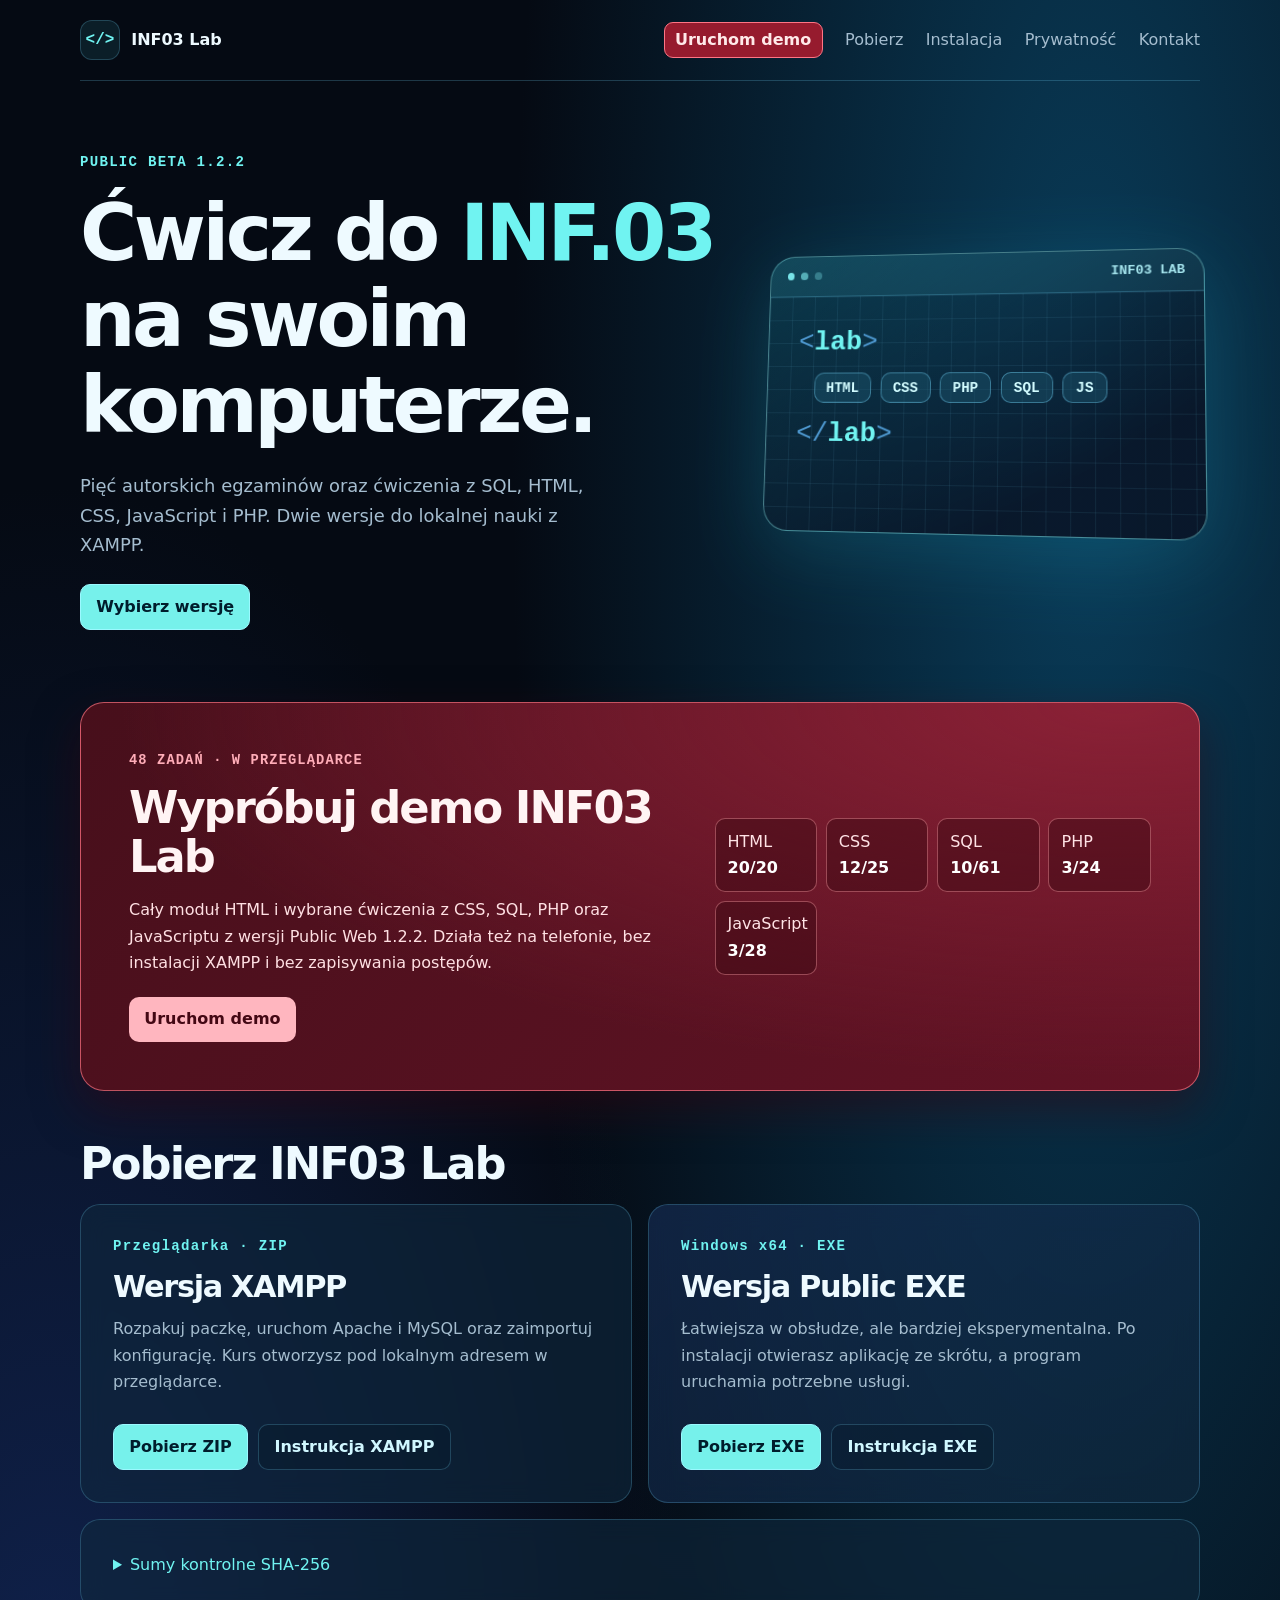
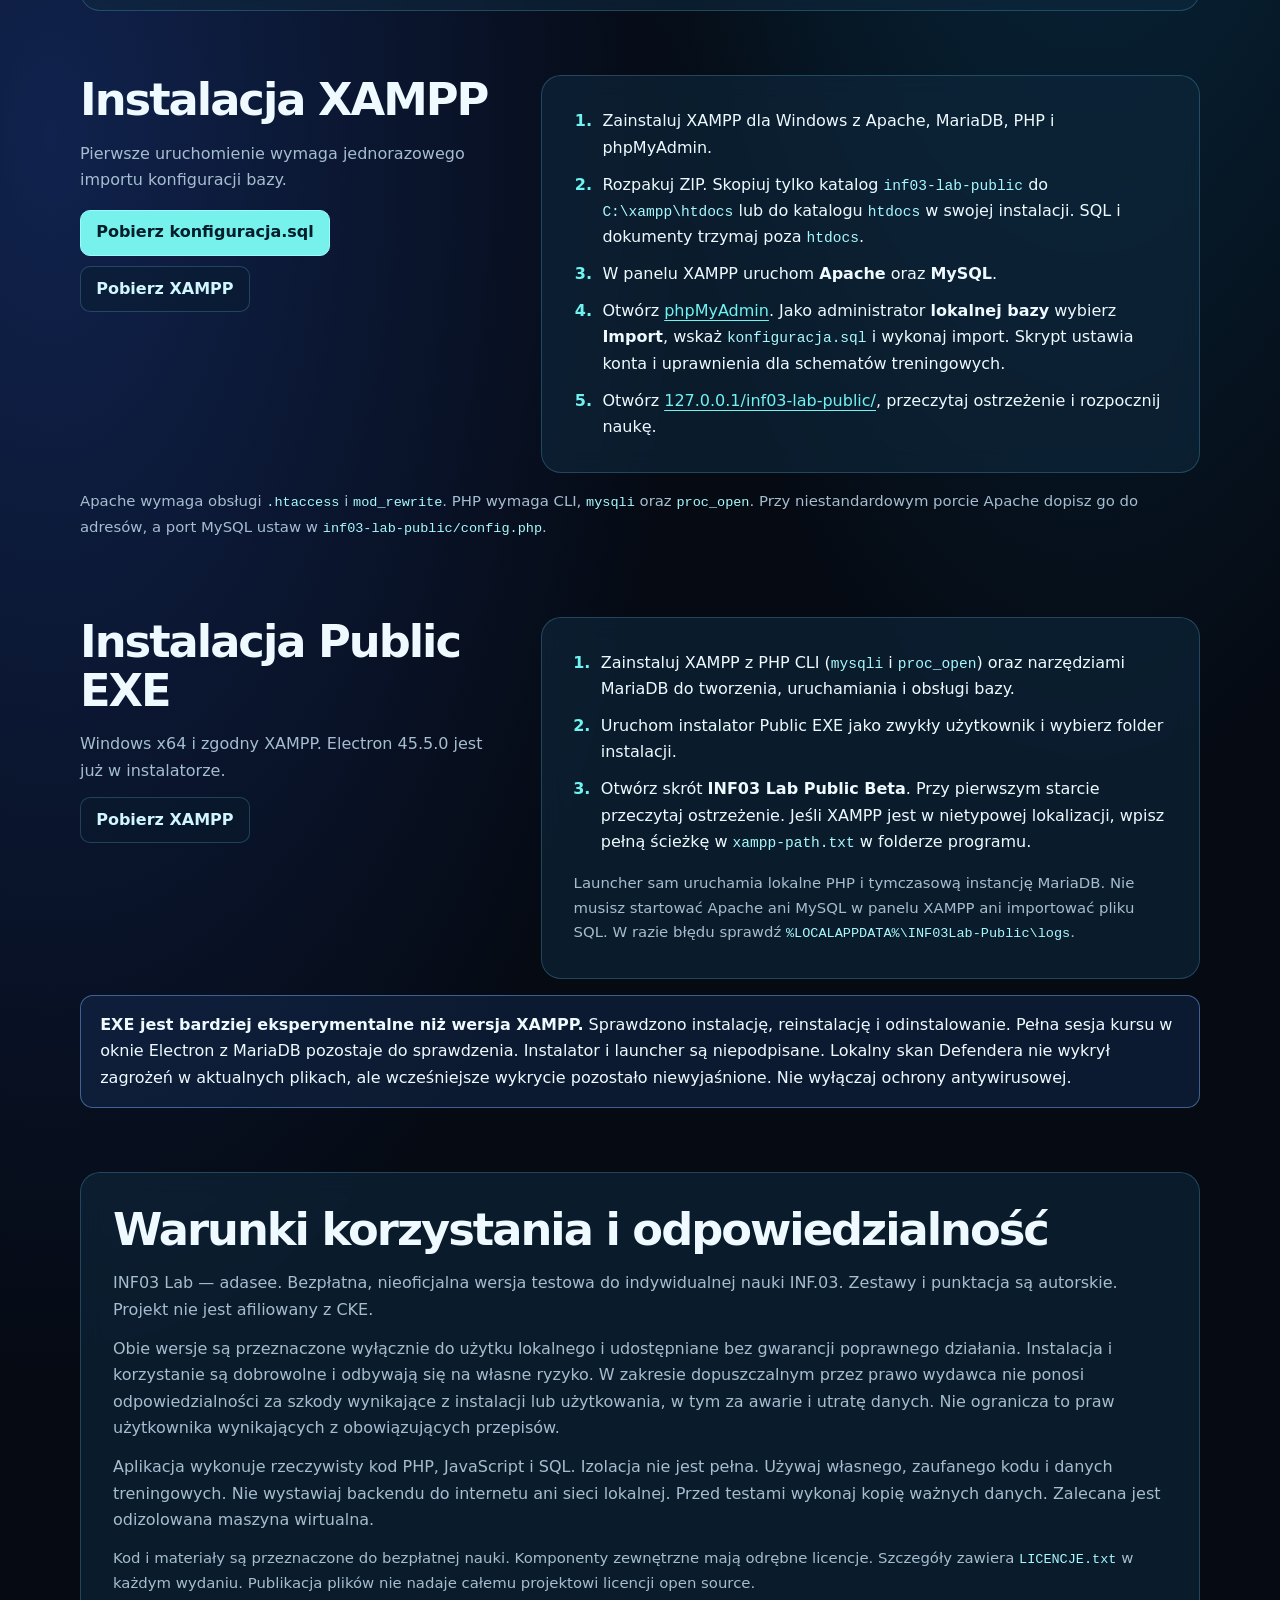
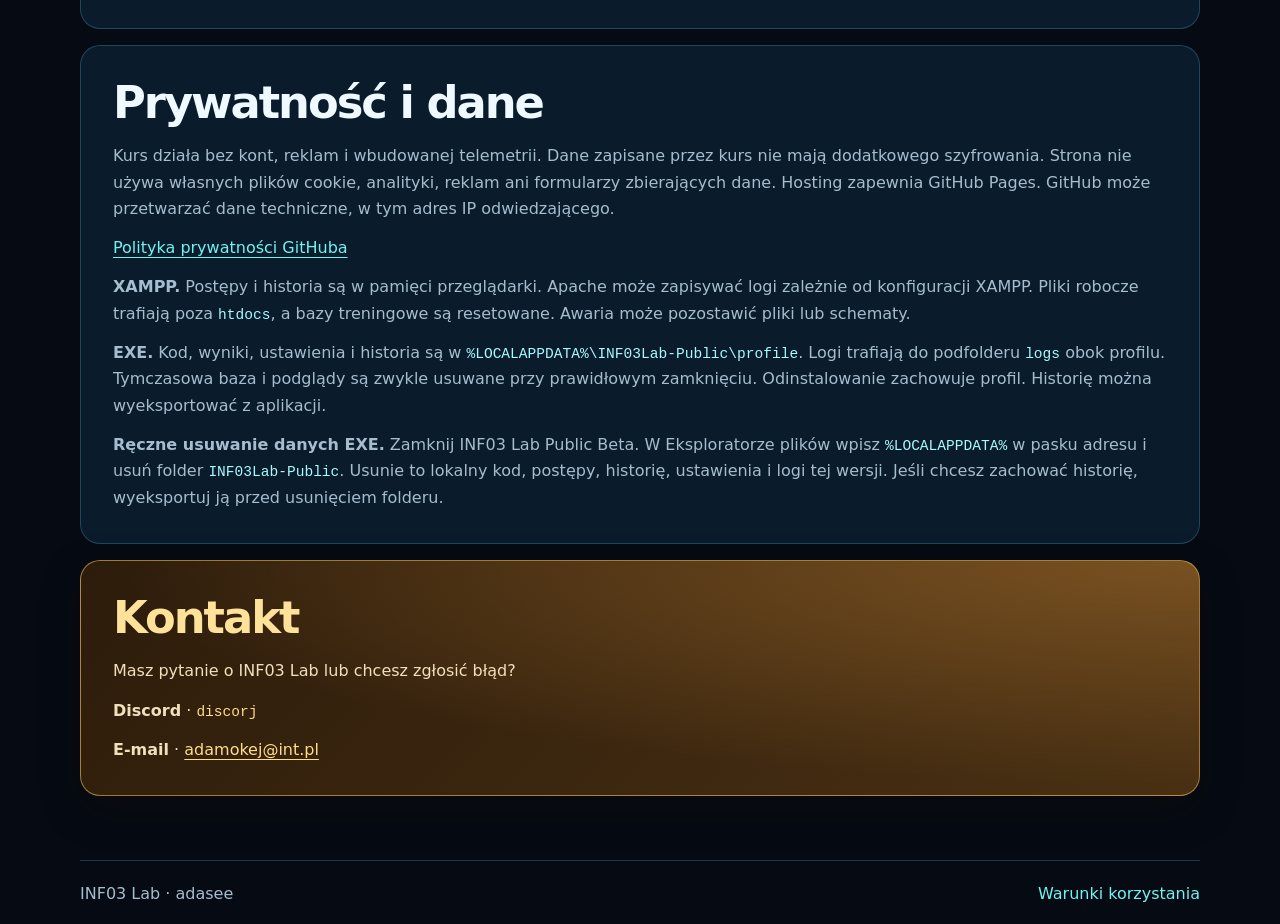
==== index.html @ 8a0b6050 "Odśwież adres arkusza ze złotą sekcją kontaktu" ====
<!doctype html>
<html lang="pl">
<head>
  <meta charset="utf-8">
  <meta name="viewport" content="width=device-width, initial-scale=1">
  <meta name="description" content="INF03 Lab Public Beta – lokalne laboratorium do nauki INF.03. Pobierz wersję XAMPP lub eksperymentalny instalator Windows.">
  <title>INF03 Lab · Pobierz Public Beta</title>
  <link rel="stylesheet" href="inf03-aqua.css?v=39f0a32">
  <link rel="stylesheet" href="inf03-demo-highlight.css">
</head>
<body>
  <a class="skip" href="#main">Przejdź do treści</a>
  <header class="shell top">
    <a class="brand" href="./"><span class="mark" aria-hidden="true">&lt;/&gt;</span> INF03 Lab</a>
    <nav aria-label="Menu główne"><a class="demo-nav" href="demo/">Uruchom demo</a><a href="#pobierz">Pobierz</a><a href="#xampp">Instalacja</a><a href="#prywatnosc">Prywatność</a><a href="#kontakt">Kontakt</a></nav>
  </header>
  <main id="main" class="shell">
    <section class="hero" aria-labelledby="title">
      <div class="hero-copy">
        <p class="kicker">PUBLIC BETA 1.2.2</p>
        <h1 id="title">Ćwicz do <em>INF.03</em><br>na swoim komputerze.</h1>
        <p>Pięć autorskich egzaminów oraz ćwiczenia z SQL, HTML, CSS, JavaScript i PHP. Dwie wersje do lokalnej nauki z XAMPP.</p>
        <a class="button primary" href="#pobierz">Wybierz wersję</a>
      </div>
      <div class="lab" aria-hidden="true">
        <div class="lab-head"><i></i><i></i><i></i><span>INF03 LAB</span></div>
        <div class="lab-body"><span class="lab-code">&lt;<b>lab</b>&gt;</span><div class="modules"><span>HTML</span><span>CSS</span><span>PHP</span><span>SQL</span><span>JS</span></div><span class="lab-code">&lt;/<b>lab</b>&gt;</span></div>
      </div>
    </section>
    <section class="demo-feature" id="demo" aria-labelledby="demo-title">
      <div>
        <p class="demo-kicker">48 ZADAŃ · W PRZEGLĄDARCE</p>
        <h2 id="demo-title">Wypróbuj demo INF03 Lab</h2>
        <p>Cały moduł HTML i wybrane ćwiczenia z CSS, SQL, PHP oraz JavaScriptu z wersji Public Web 1.2.2. Działa też na telefonie, bez instalacji XAMPP i bez zapisywania postępów.</p>
        <a class="button demo-launch" href="demo/">Uruchom demo</a>
      </div>
      <dl class="demo-counts" aria-label="Liczba ćwiczeń w demo i pełnej wersji">
        <div><dt>HTML</dt><dd>20/20</dd></div>
        <div><dt>CSS</dt><dd>12/25</dd></div>
        <div><dt>SQL</dt><dd>10/61</dd></div>
        <div><dt>PHP</dt><dd>3/24</dd></div>
        <div><dt>JavaScript</dt><dd>3/28</dd></div>
      </dl>
    </section>
    <section id="pobierz" aria-labelledby="download-title">
      <h2 id="download-title">Pobierz INF03 Lab</h2>
      <div class="editions">
        <article class="panel edition">
          <p class="edition-label">Przeglądarka · ZIP</p>
          <h3>Wersja XAMPP</h3>
          <p>Rozpakuj paczkę, uruchom Apache i MySQL oraz zaimportuj konfigurację. Kurs otworzysz pod lokalnym adresem w przeglądarce.</p>
          <div class="actions"><a class="button primary" href="https://github.com/AdamOKEJ/adamokej.github.io/releases/download/v1.2.2/INF03-Lab-Public-Web-1.2.2-XAMPP.zip">Pobierz ZIP</a><a class="button quiet" href="#xampp">Instrukcja XAMPP</a></div>
        </article>
        <article class="panel edition desktop">
          <p class="edition-label">Windows x64 · EXE</p>
          <h3>Wersja Public EXE</h3>
          <p>Łatwiejsza w obsłudze, ale bardziej eksperymentalna. Po instalacji otwierasz aplikację ze skrótu, a program uruchamia potrzebne usługi.</p>
          <div class="actions"><a class="button primary" href="https://github.com/AdamOKEJ/adamokej.github.io/releases/download/v1.2.2/INF03-Lab-Public-1.2.2-Setup.exe">Pobierz EXE</a><a class="button quiet" href="#exe">Instrukcja EXE</a></div>
        </article>
      </div>
      <details class="panel checksums">
        <summary>Sumy kontrolne SHA‑256</summary>
        <p>ZIP XAMPP · <code>c5b40b4111b91013e39b1c6e839de1f69587f975638e474e8ab373ca2cb931e2</code></p>
        <p>Public EXE · <code>7cc8d6effb99db36b7248c7374f8d0b988ed899d5e0abb710ef434e6b78988bc</code></p>
      </details>
    </section>
    <section class="guide" id="xampp" aria-labelledby="xampp-title">
      <div><h2 id="xampp-title">Instalacja XAMPP</h2><p>Pierwsze uruchomienie wymaga jednorazowego importu konfiguracji bazy.</p><div class="actions"><a class="button primary" href="konfiguracja.sql" download>Pobierz konfiguracja.sql</a><a class="button quiet" href="https://www.apachefriends.org/download.html">Pobierz XAMPP</a></div></div>
      <ol class="panel steps">
        <li>Zainstaluj XAMPP dla Windows z Apache, MariaDB, PHP i phpMyAdmin.</li>
        <li>Rozpakuj ZIP. Skopiuj tylko katalog <code>inf03-lab-public</code> do <code>C:\xampp\htdocs</code> lub do katalogu <code>htdocs</code> w swojej instalacji. SQL i dokumenty trzymaj poza <code>htdocs</code>.</li>
        <li>W panelu XAMPP uruchom <strong>Apache</strong> oraz <strong>MySQL</strong>.</li>
        <li>Otwórz <a href="http://127.0.0.1/phpmyadmin/">phpMyAdmin</a>. Jako administrator <strong>lokalnej bazy</strong> wybierz <strong>Import</strong>, wskaż <code>konfiguracja.sql</code> i wykonaj import. Skrypt ustawia konta i uprawnienia dla schematów treningowych.</li>
        <li>Otwórz <a href="http://127.0.0.1/inf03-lab-public/">127.0.0.1/inf03-lab-public/</a>, przeczytaj ostrzeżenie i rozpocznij naukę.</li>
      </ol>
      <p class="fine guide-note">Apache wymaga obsługi <code>.htaccess</code> i <code>mod_rewrite</code>. PHP wymaga CLI, <code>mysqli</code> oraz <code>proc_open</code>. Przy niestandardowym porcie Apache dopisz go do adresów, a port MySQL ustaw w <code>inf03-lab-public/config.php</code>.</p>
    </section>
    <section class="guide" id="exe" aria-labelledby="exe-title">
      <div><h2 id="exe-title">Instalacja Public EXE</h2><p>Windows x64 i zgodny XAMPP. Electron 45.5.0 jest już w instalatorze.</p><a class="button quiet" href="https://www.apachefriends.org/download.html">Pobierz XAMPP</a></div>
      <div class="panel">
        <ol class="steps plain">
          <li>Zainstaluj XAMPP z PHP CLI (<code>mysqli</code> i <code>proc_open</code>) oraz narzędziami MariaDB do tworzenia, uruchamiania i obsługi bazy.</li>
          <li>Uruchom instalator Public EXE jako zwykły użytkownik i wybierz folder instalacji.</li>
          <li>Otwórz skrót <strong>INF03 Lab Public Beta</strong>. Przy pierwszym starcie przeczytaj ostrzeżenie. Jeśli XAMPP jest w nietypowej lokalizacji, wpisz pełną ścieżkę w <code>xampp-path.txt</code> w folderze programu.</li>
        </ol>
        <p class="fine">Launcher sam uruchamia lokalne PHP i tymczasową instancję MariaDB. Nie musisz startować Apache ani MySQL w panelu XAMPP ani importować pliku SQL. W razie błędu sprawdź <code>%LOCALAPPDATA%\INF03Lab-Public\logs</code>.</p>
      </div>
      <aside class="notice guide-note"><strong>EXE jest bardziej eksperymentalne niż wersja XAMPP.</strong> Sprawdzono instalację, reinstalację i odinstalowanie. Pełna sesja kursu w oknie Electron z MariaDB pozostaje do sprawdzenia. Instalator i launcher są niepodpisane. Lokalny skan Defendera nie wykrył zagrożeń w aktualnych plikach, ale wcześniejsze wykrycie pozostało niewyjaśnione. Nie wyłączaj ochrony antywirusowej.</aside>
    </section>
    <section id="warunki" class="panel policy" aria-labelledby="terms-title">
      <h2 id="terms-title">Warunki korzystania i odpowiedzialność</h2>
      <p>INF03 Lab — adasee. Bezpłatna, nieoficjalna wersja testowa do indywidualnej nauki INF.03. Zestawy i punktacja są autorskie. Projekt nie jest afiliowany z CKE.</p>
      <p>Obie wersje są przeznaczone wyłącznie do użytku lokalnego i udostępniane bez gwarancji poprawnego działania. Instalacja i korzystanie są dobrowolne i odbywają się na własne ryzyko. W zakresie dopuszczalnym przez prawo wydawca nie ponosi odpowiedzialności za szkody wynikające z instalacji lub użytkowania, w tym za awarie i utratę danych. Nie ogranicza to praw użytkownika wynikających z obowiązujących przepisów.</p>
      <p>Aplikacja wykonuje rzeczywisty kod PHP, JavaScript i SQL. Izolacja nie jest pełna. Używaj własnego, zaufanego kodu i danych treningowych. Nie wystawiaj backendu do internetu ani sieci lokalnej. Przed testami wykonaj kopię ważnych danych. Zalecana jest odizolowana maszyna wirtualna.</p>
      <p class="fine">Kod i materiały są przeznaczone do bezpłatnej nauki. Komponenty zewnętrzne mają odrębne licencje. Szczegóły zawiera <code>LICENCJE.txt</code> w każdym wydaniu. Publikacja plików nie nadaje całemu projektowi licencji open source.</p>
    </section>
    <section id="prywatnosc" class="panel policy" aria-labelledby="privacy-title">
      <h2 id="privacy-title">Prywatność i dane</h2>
      <p>Kurs działa bez kont, reklam i wbudowanej telemetrii. Dane zapisane przez kurs nie mają dodatkowego szyfrowania. Strona nie używa własnych plików cookie, analityki, reklam ani formularzy zbierających dane. Hosting zapewnia GitHub Pages. GitHub może przetwarzać dane techniczne, w tym adres IP odwiedzającego.</p>
      <p><a href="https://docs.github.com/en/site-policy/privacy-policies/github-general-privacy-statement">Polityka prywatności GitHuba</a></p><p><strong>XAMPP.</strong> Postępy i historia są w pamięci przeglądarki. Apache może zapisywać logi zależnie od konfiguracji XAMPP. Pliki robocze trafiają poza <code>htdocs</code>, a bazy treningowe są resetowane. Awaria może pozostawić pliki lub schematy.</p>
      <p><strong>EXE.</strong> Kod, wyniki, ustawienia i historia są w <code>%LOCALAPPDATA%\INF03Lab-Public\profile</code>. Logi trafiają do podfolderu <code>logs</code> obok profilu. Tymczasowa baza i podglądy są zwykle usuwane przy prawidłowym zamknięciu. Odinstalowanie zachowuje profil. Historię można wyeksportować z aplikacji.</p>
      <p><strong>Ręczne usuwanie danych EXE.</strong> Zamknij INF03 Lab Public Beta. W Eksploratorze plików wpisz <code>%LOCALAPPDATA%</code> w pasku adresu i usuń folder <code>INF03Lab-Public</code>. Usunie to lokalny kod, postępy, historię, ustawienia i logi tej wersji. Jeśli chcesz zachować historię, wyeksportuj ją przed usunięciem folderu.</p>
    </section>
    <section id="kontakt" class="panel policy" aria-labelledby="contact-title">
      <h2 id="contact-title">Kontakt</h2>
      <p>Masz pytanie o INF03 Lab lub chcesz zgłosić błąd?</p>
      <p><strong>Discord</strong> · <code>discorj</code></p>
      <p><strong>E-mail</strong> · <a href="mailto:adamokej@int.pl">adamokej@int.pl</a></p>
    </section>
  </main>
  <footer class="shell foot"><span>INF03 Lab · adasee</span><a href="#warunki">Warunki korzystania</a></footer>
</body>
</html>
---- inf03-aqua.css ----
:root{color-scheme:dark;--ink:#eefaff;--muted:#a5bdcf;--aqua:#70f3f1;--line:#78d9ff38;--panel:#10283d9c;font:16px/1.65 "Segoe UI",system-ui,sans-serif}
*{box-sizing:border-box}html{scroll-behavior:smooth}body{margin:0;color:var(--ink);background:radial-gradient(ellipse at 85% 11%,#093c59 0%,transparent 36rem),radial-gradient(ellipse at 4% 42%,#10224d 0%,transparent 40rem),#050a13}
a{color:var(--aqua);text-underline-offset:.22em}a:focus-visible{outline:2px solid #fff;outline-offset:5px}h1,h2,h3,p{margin:0 0 .8rem}h1,h2,h3{line-height:1.1;letter-spacing:-.045em}h1{font-size:clamp(2.55rem,6.1vw,5.3rem);max-width:13ch;margin-bottom:1.4rem}h1 em{font-style:normal;color:var(--aqua)}h2{font-size:clamp(1.8rem,4vw,2.8rem);margin-bottom:1rem}h3{font-size:1.9rem}p{color:var(--muted)}code{font-size:.91em;color:#a8f9ff;overflow-wrap:anywhere}
.shell{width:min(1120px,calc(100% - 2.5rem));margin-inline:auto}.top,.foot{display:flex;align-items:center;justify-content:space-between;gap:1rem;padding-block:1.25rem;border-bottom:1px solid var(--line)}.brand,.top nav a,.foot a{text-decoration:none}.brand{font-weight:750;color:var(--ink);display:flex;align-items:center;gap:.7rem;white-space:nowrap}.mark{display:grid;place-items:center;width:2.5rem;aspect-ratio:1;border:1px solid var(--line);border-radius:12px;color:var(--aqua);background:#51def218;font-family:monospace}.top nav{display:flex;flex-wrap:wrap;gap:.35rem 1.4rem}.top nav a{color:var(--muted)}.top nav a:hover,.foot a:hover{color:var(--ink)}
.hero{min-height:32rem;display:grid;grid-template-columns:1.18fr .82fr;align-items:center;gap:2.5rem;padding-block:4.5rem}.hero-copy>p:not(.kicker){max-width:33rem;font-size:1.12rem;margin-bottom:1.5rem}.kicker,.edition-label{color:var(--aqua);font:650 .88rem/1.4 ui-monospace,Consolas,monospace;letter-spacing:.09em}.kicker{margin-bottom:1.15rem}
.lab{overflow:hidden;border:1px solid #8bf1f279;border-radius:26px;background:linear-gradient(150deg,#1dbed326,#081325dd 76%);box-shadow:0 18px 80px #20bad631;transform:perspective(850px) rotateY(-8deg) rotateX(5deg)}.lab-head{display:flex;align-items:center;gap:.45rem;padding:.8rem 1.1rem;border-bottom:1px solid var(--line);background:#62dffc16}.lab-head i{width:.48rem;aspect-ratio:1;border-radius:50%;background:#78e3e8}.lab-head i:nth-child(2){opacity:.65}.lab-head i:nth-child(3){opacity:.35}.lab-head span{margin-left:auto;font:600 .83rem ui-monospace,monospace;color:#a5e5ee}.lab-body{min-height:15rem;padding:2rem;background-image:linear-gradient(#78d9ff14 1px,transparent 1px),linear-gradient(90deg,#78d9ff14 1px,transparent 1px);background-size:24px 24px}.lab-code{font:1.75rem ui-monospace,monospace;color:#4e99d1}.lab-code b{color:var(--aqua)}.modules{display:flex;flex-wrap:wrap;gap:.6rem;margin:1rem 0 1rem 1.1rem}.modules span{border:1px solid #78d9ff66;border-radius:10px;padding:.42rem .75rem;background:#1a536a80;color:#d2fcff;font:650 .9rem ui-monospace,monospace}
.editions{display:grid;grid-template-columns:1fr 1fr;gap:1rem}.panel{background:var(--panel);border:1px solid var(--line);border-radius:20px;padding:clamp(1.15rem,3vw,2rem);backdrop-filter:blur(12px)}.edition{display:flex;flex-direction:column}.desktop{background:linear-gradient(140deg,#172f5999,#10283d9c)}.edition>p:not(.edition-label){flex:1}.actions{display:flex;flex-wrap:wrap;gap:.65rem;margin-top:1rem}.button{display:inline-flex;align-items:center;min-height:2.85rem;border-radius:10px;padding:.55rem .95rem;font-weight:700;text-decoration:none}.primary{background:#76f1eb;color:#001d2c;border:1px solid #9bf9ff}.primary:hover{background:#b1fffa}.quiet{border:1px solid var(--line);color:#d0f7ff;background:#091c2e77}.quiet:hover{background:#1b4158}
.guide{display:grid;grid-template-columns:minmax(0,1fr) minmax(0,1.55fr);gap:1rem 2.2rem}.guide,.policy{margin-top:4rem}section{scroll-margin-top:1.3rem}.steps{margin:0;padding-left:3.5rem}.steps li{padding-left:.3rem}.steps li+li{margin-top:.65rem}.steps li::marker{color:var(--aqua);font-weight:750}.steps.plain{padding:0 0 0 1.4rem;margin-bottom:1rem}.guide-note{grid-column:1/-1}.fine{font-size:.93rem}.notice{border:1px solid #7aacf87a;border-radius:13px;background:#172d5477;padding:1rem 1.2rem}.policy+.policy{margin-top:1rem}.policy p:last-child,.panel p:last-child{margin-bottom:0}.foot{border-top:1px solid var(--line);border-bottom:0;margin-top:4rem;color:var(--muted)}.skip{position:absolute;left:1rem;top:-5rem;background:#050a13;padding:.7rem;z-index:1}.skip:focus{top:1rem}
@media(max-width:760px){.hero,.editions,.guide{grid-template-columns:1fr}.hero{gap:1.5rem;padding-block:3rem}.lab{transform:none;max-width:30rem}.guide,.policy{margin-top:2.5rem}.top{align-items:flex-start}.top nav{justify-content:flex-end}.foot{margin-top:2.5rem}}
@media(prefers-reduced-motion:reduce){html{scroll-behavior:auto}}

.checksums{margin-top:1rem}.checksums summary{cursor:pointer;color:var(--aqua)}.checksums p:first-of-type{margin-top:.75rem}

#kontakt {
  color: #fff3cf;
  border-color: #d9aa52a6;
  background: radial-gradient(ellipse at top right, #795121 0%, transparent 68%), linear-gradient(135deg, #2d1c0b, #493013);
  box-shadow: 0 14px 40px #180e074d;
}
#kontakt h2 { color: #ffe29a; }
#kontakt p { color: #f2dfbb; }
#kontakt a, #kontakt code { color: #ffdd85; }
#kontakt a:hover { color: #fff2c8; }
---- inf03-demo-highlight.css ----
.top nav .demo-nav{color:#ffe9e9;background:#961b2e;border:1px solid #ff7585;border-radius:9px;padding:.25rem .65rem;font-weight:750}.top nav .demo-nav:hover{background:#b1233a;color:white}.top nav{align-items:center}.demo-feature{display:grid;grid-template-columns:minmax(0,1.25fr) minmax(0,1fr);gap:1.5rem 2.5rem;align-items:center;margin:0 0 3rem;padding:clamp(1.25rem,4.5vw,3rem);border:1px solid #ff7785a6;border-radius:24px;background:radial-gradient(ellipse at 93% 0%,#8b2136 0%,transparent 68%),linear-gradient(130deg,#470f1b,#631325);box-shadow:0 18px 46px #35051080;color:#fff4f4}.demo-feature p{color:#ffe0e3}.demo-feature .demo-kicker{font:700 .86rem/1.4 ui-monospace,monospace;letter-spacing:.08em;color:#ffadb8}.demo-launch{color:#430814;background:#ffb6bf;margin-top:.45rem}.demo-launch:hover{background:#ffd5db}.demo-counts{display:grid;grid-template-columns:repeat(auto-fit,minmax(6.3rem,1fr));gap:.55rem;margin:0}.demo-counts div{background:#38091170;border:1px solid #ff9ba46b;border-radius:10px;padding:.6rem .75rem}.demo-counts dt{color:#ffe3e6}.demo-counts dd{margin:0;font-weight:750;color:white}@media(max-width:760px){.demo-feature{grid-template-columns:1fr;margin-bottom:2rem}}
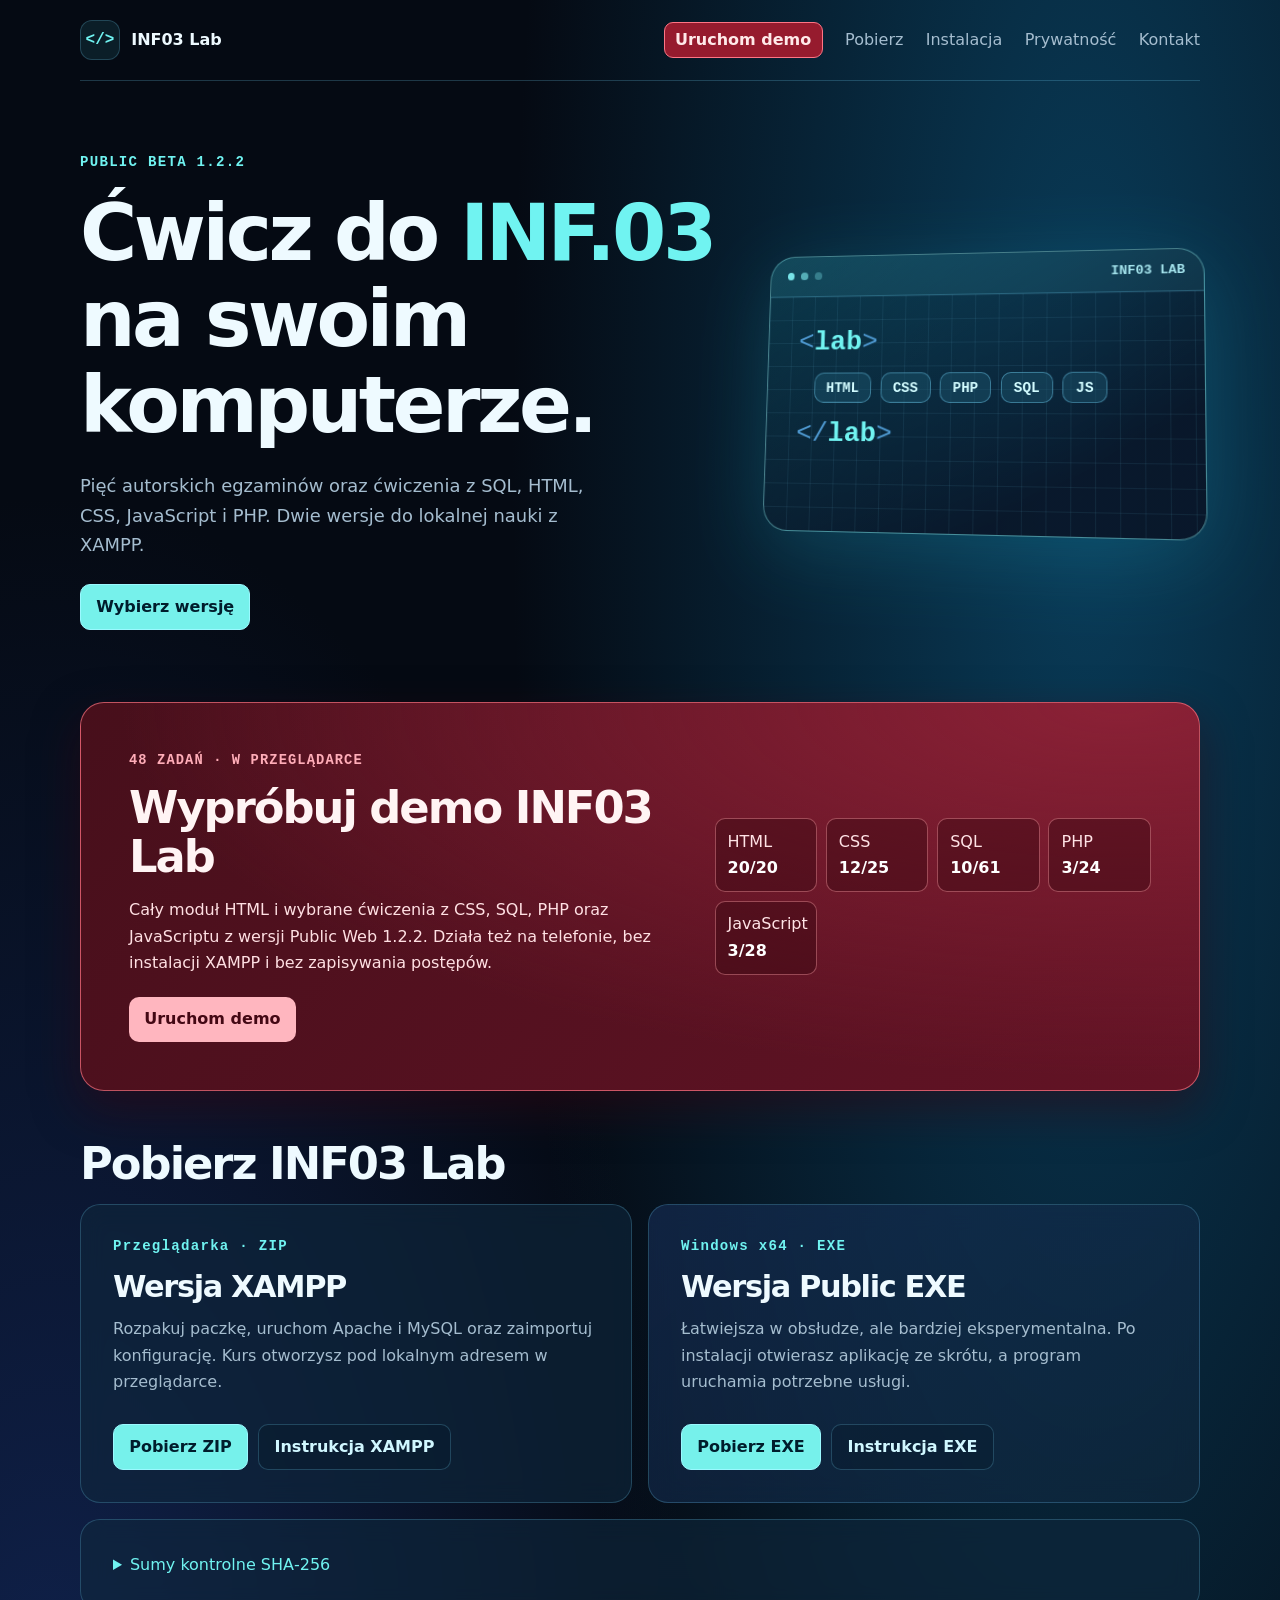
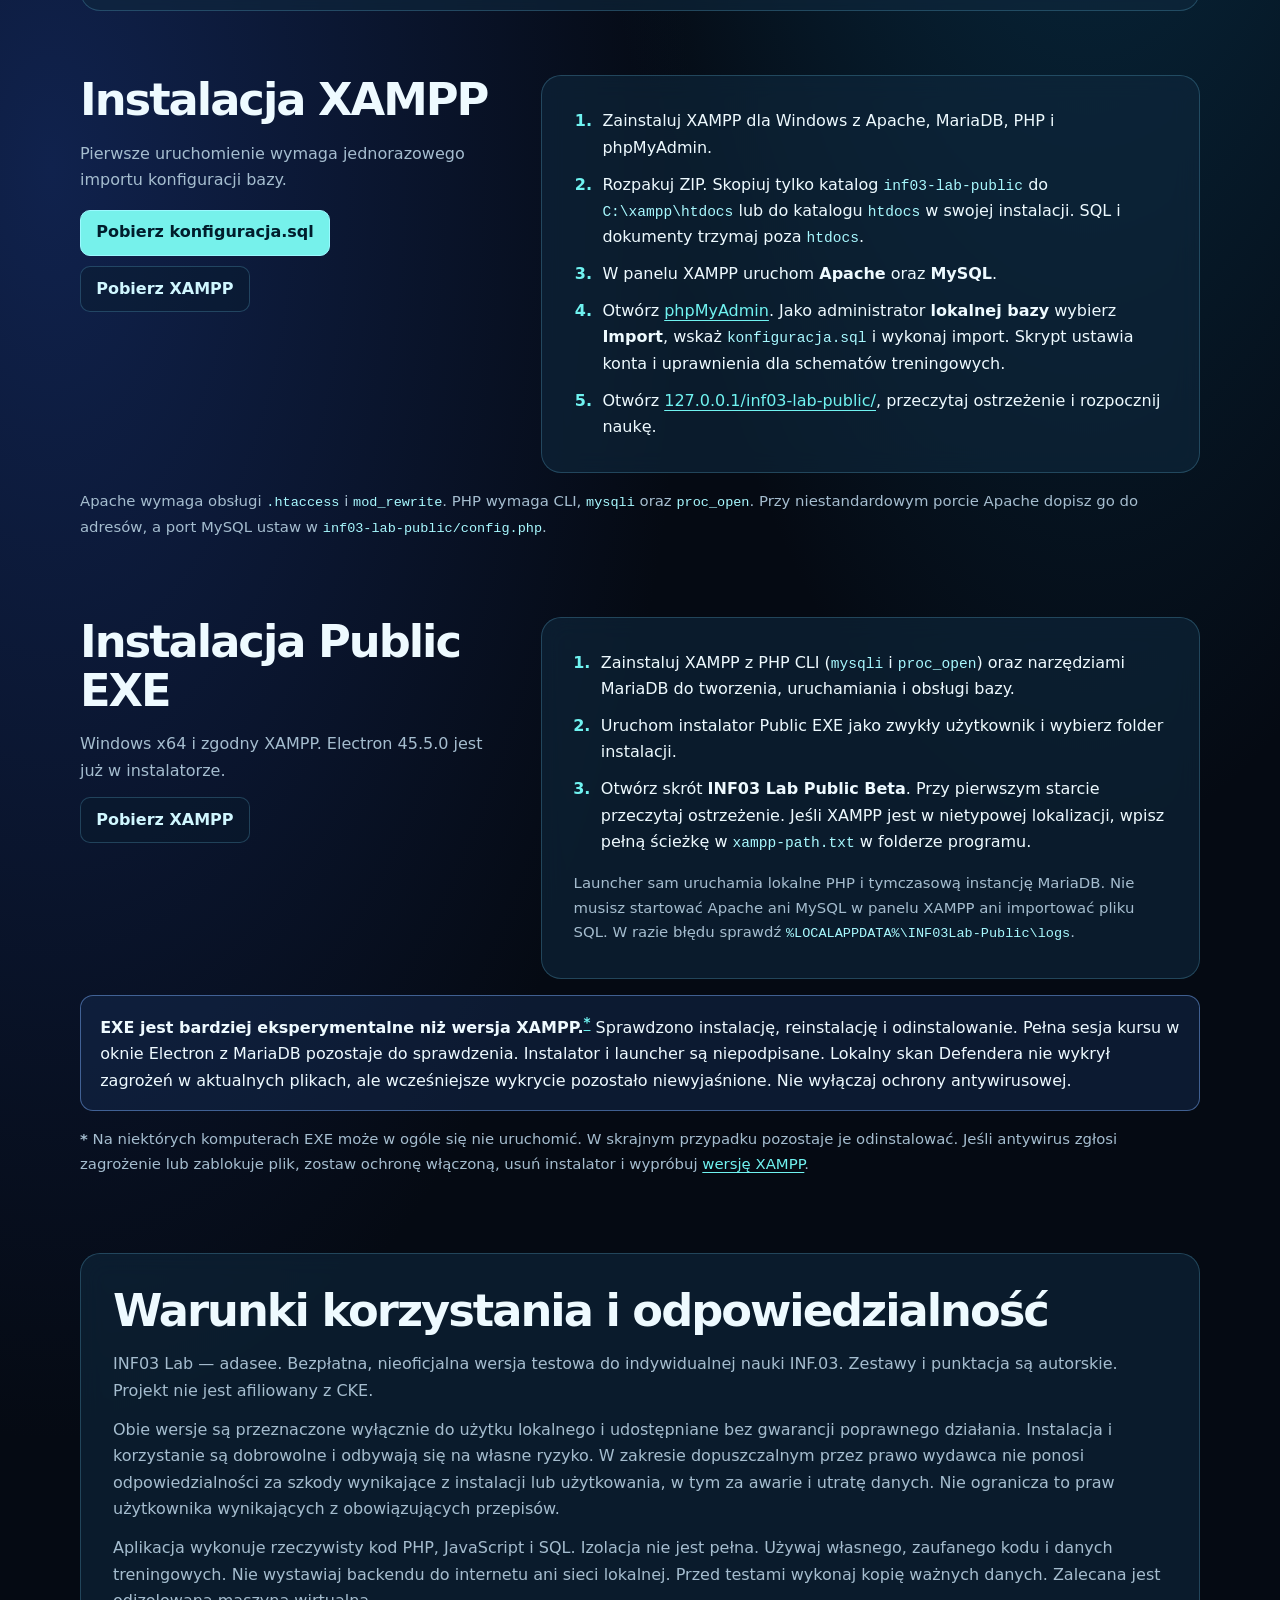
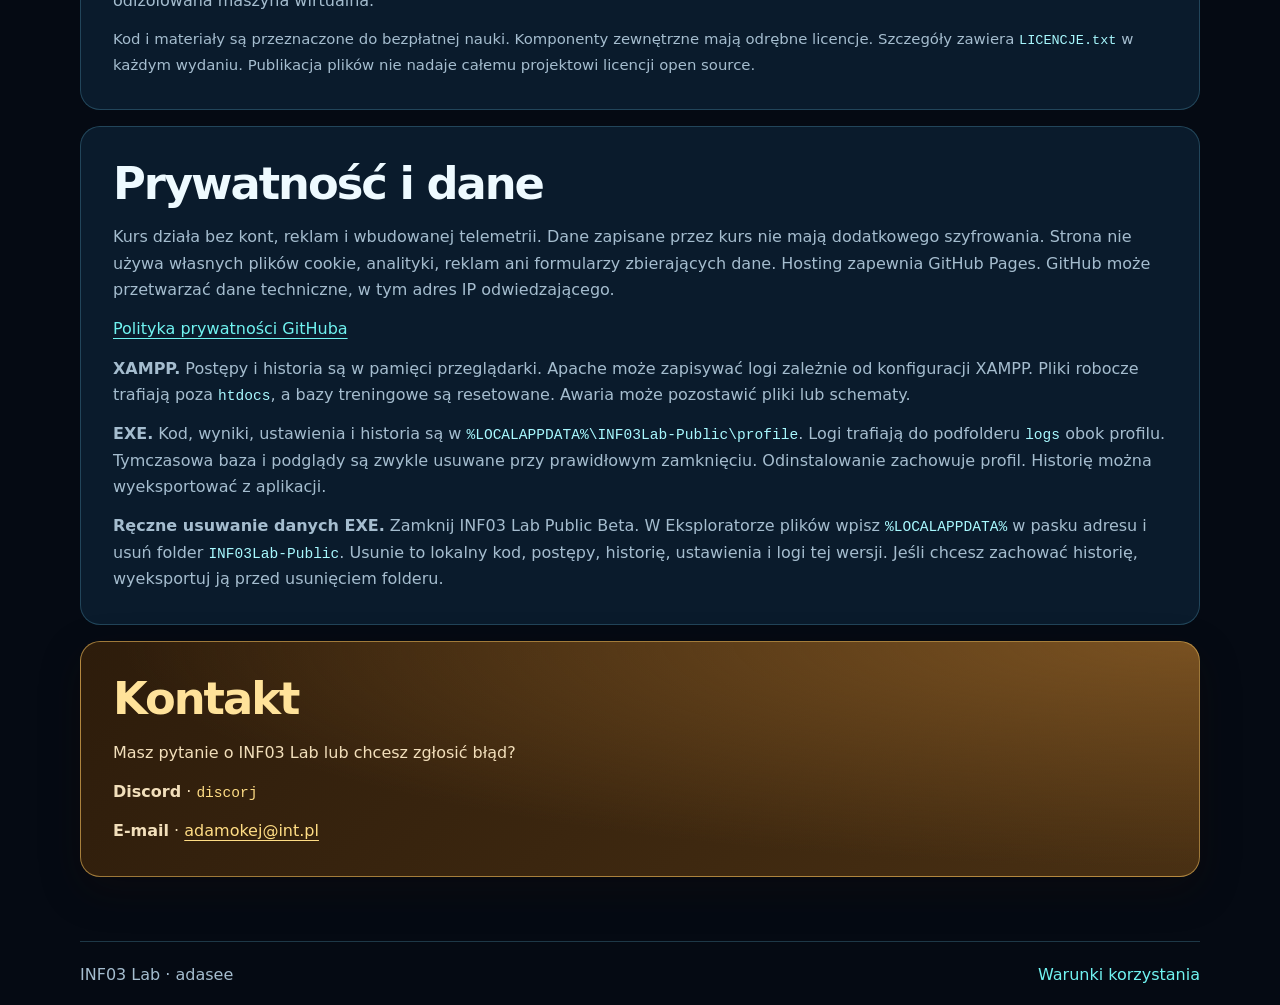
==== commit 681a0a0d: "Dodaj przypis o zgodności EXE i wersji XAMPP" ====
--- a/index.html
+++ b/index.html
@@ -85,7 +85,8 @@
         </ol>
         <p class="fine">Launcher sam uruchamia lokalne PHP i tymczasową instancję MariaDB. Nie musisz startować Apache ani MySQL w panelu XAMPP ani importować pliku SQL. W razie błędu sprawdź <code>%LOCALAPPDATA%\INF03Lab-Public\logs</code>.</p>
       </div>
-      <aside class="notice guide-note"><strong>EXE jest bardziej eksperymentalne niż wersja XAMPP.</strong> Sprawdzono instalację, reinstalację i odinstalowanie. Pełna sesja kursu w oknie Electron z MariaDB pozostaje do sprawdzenia. Instalator i launcher są niepodpisane. Lokalny skan Defendera nie wykrył zagrożeń w aktualnych plikach, ale wcześniejsze wykrycie pozostało niewyjaśnione. Nie wyłączaj ochrony antywirusowej.</aside>
+      <aside class="notice guide-note"><strong>EXE jest bardziej eksperymentalne niż wersja XAMPP.<sup><a href="#exe-przypis" aria-label="Przypis o zgodności EXE">*</a></sup></strong> Sprawdzono instalację, reinstalację i odinstalowanie. Pełna sesja kursu w oknie Electron z MariaDB pozostaje do sprawdzenia. Instalator i launcher są niepodpisane. Lokalny skan Defendera nie wykrył zagrożeń w aktualnych plikach, ale wcześniejsze wykrycie pozostało niewyjaśnione. Nie wyłączaj ochrony antywirusowej.</aside>
+      <p id="exe-przypis" class="fine guide-note"><strong>*</strong> Na niektórych komputerach EXE może w ogóle się nie uruchomić. W skrajnym przypadku pozostaje je odinstalować. Jeśli antywirus zgłosi zagrożenie lub zablokuje plik, zostaw ochronę włączoną, usuń instalator i wypróbuj <a href="#xampp">wersję XAMPP</a>.</p>
     </section>
     <section id="warunki" class="panel policy" aria-labelledby="terms-title">
       <h2 id="terms-title">Warunki korzystania i odpowiedzialność</h2>
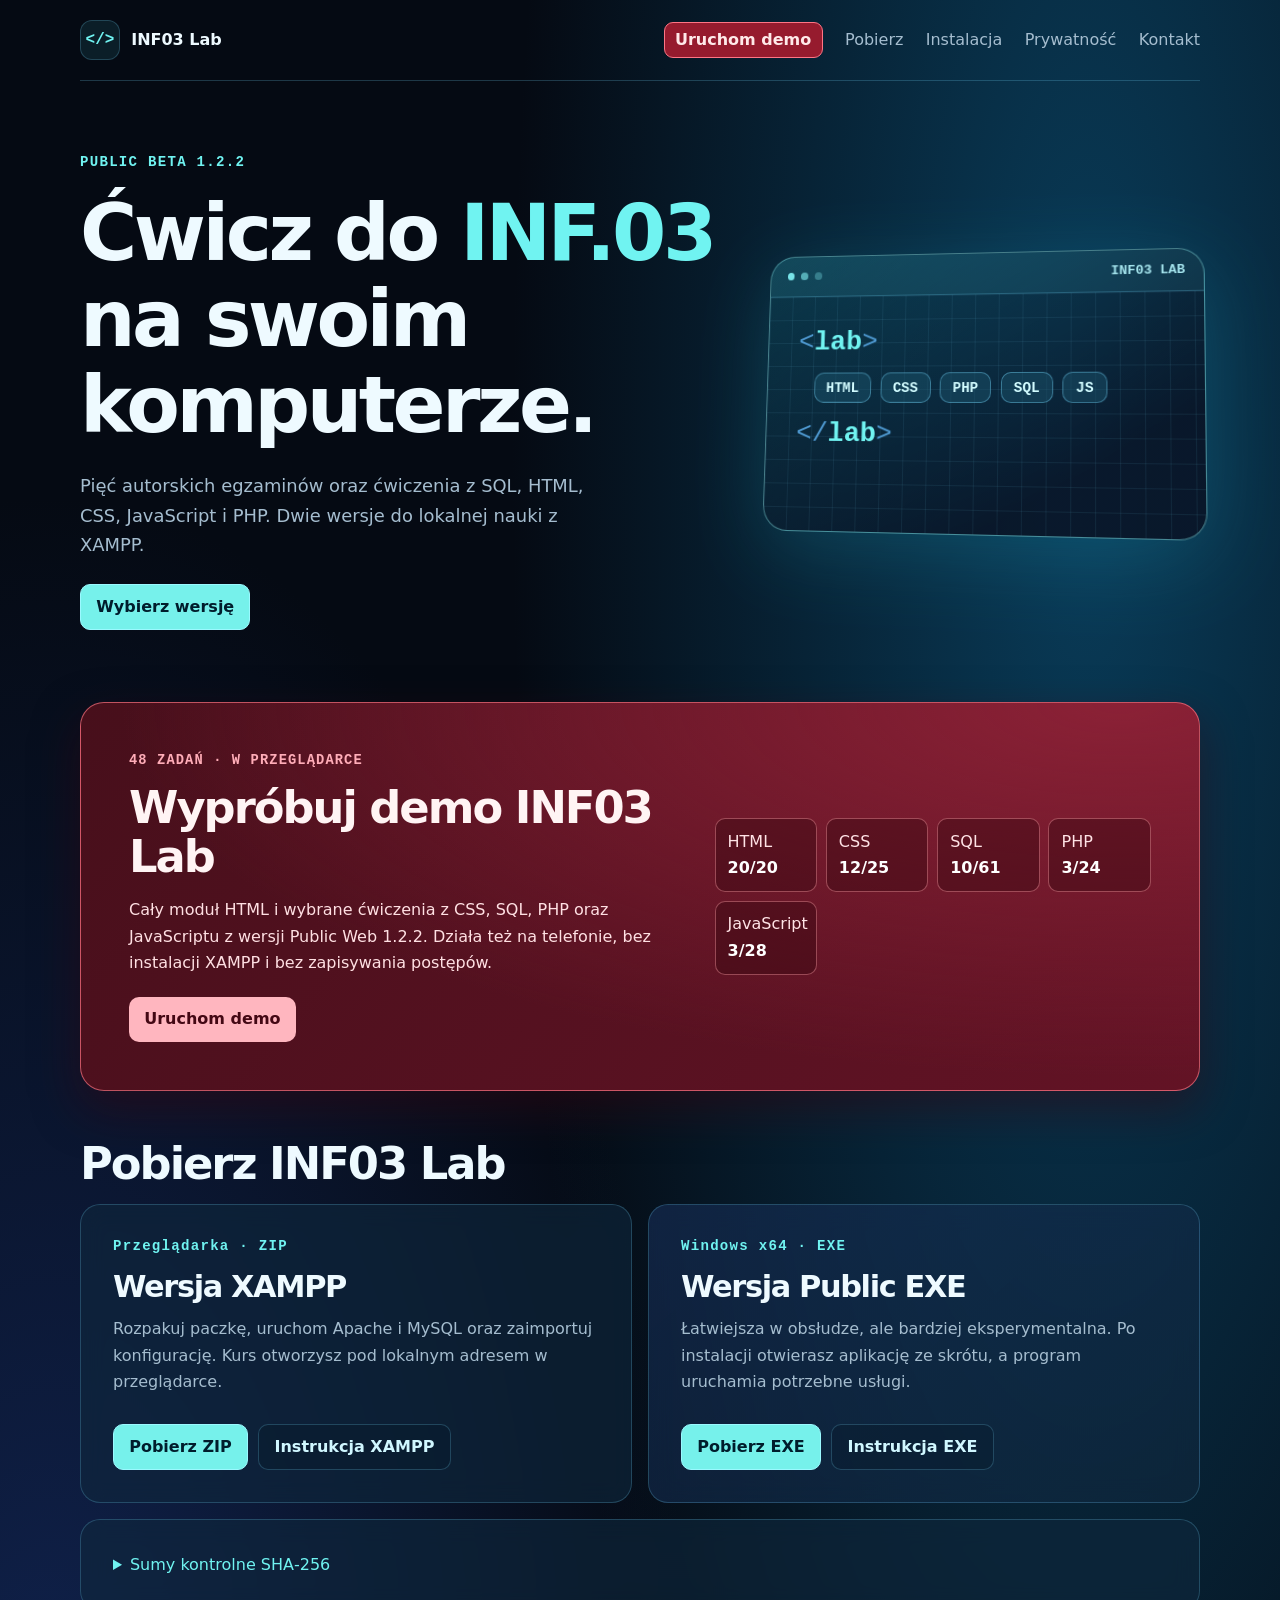
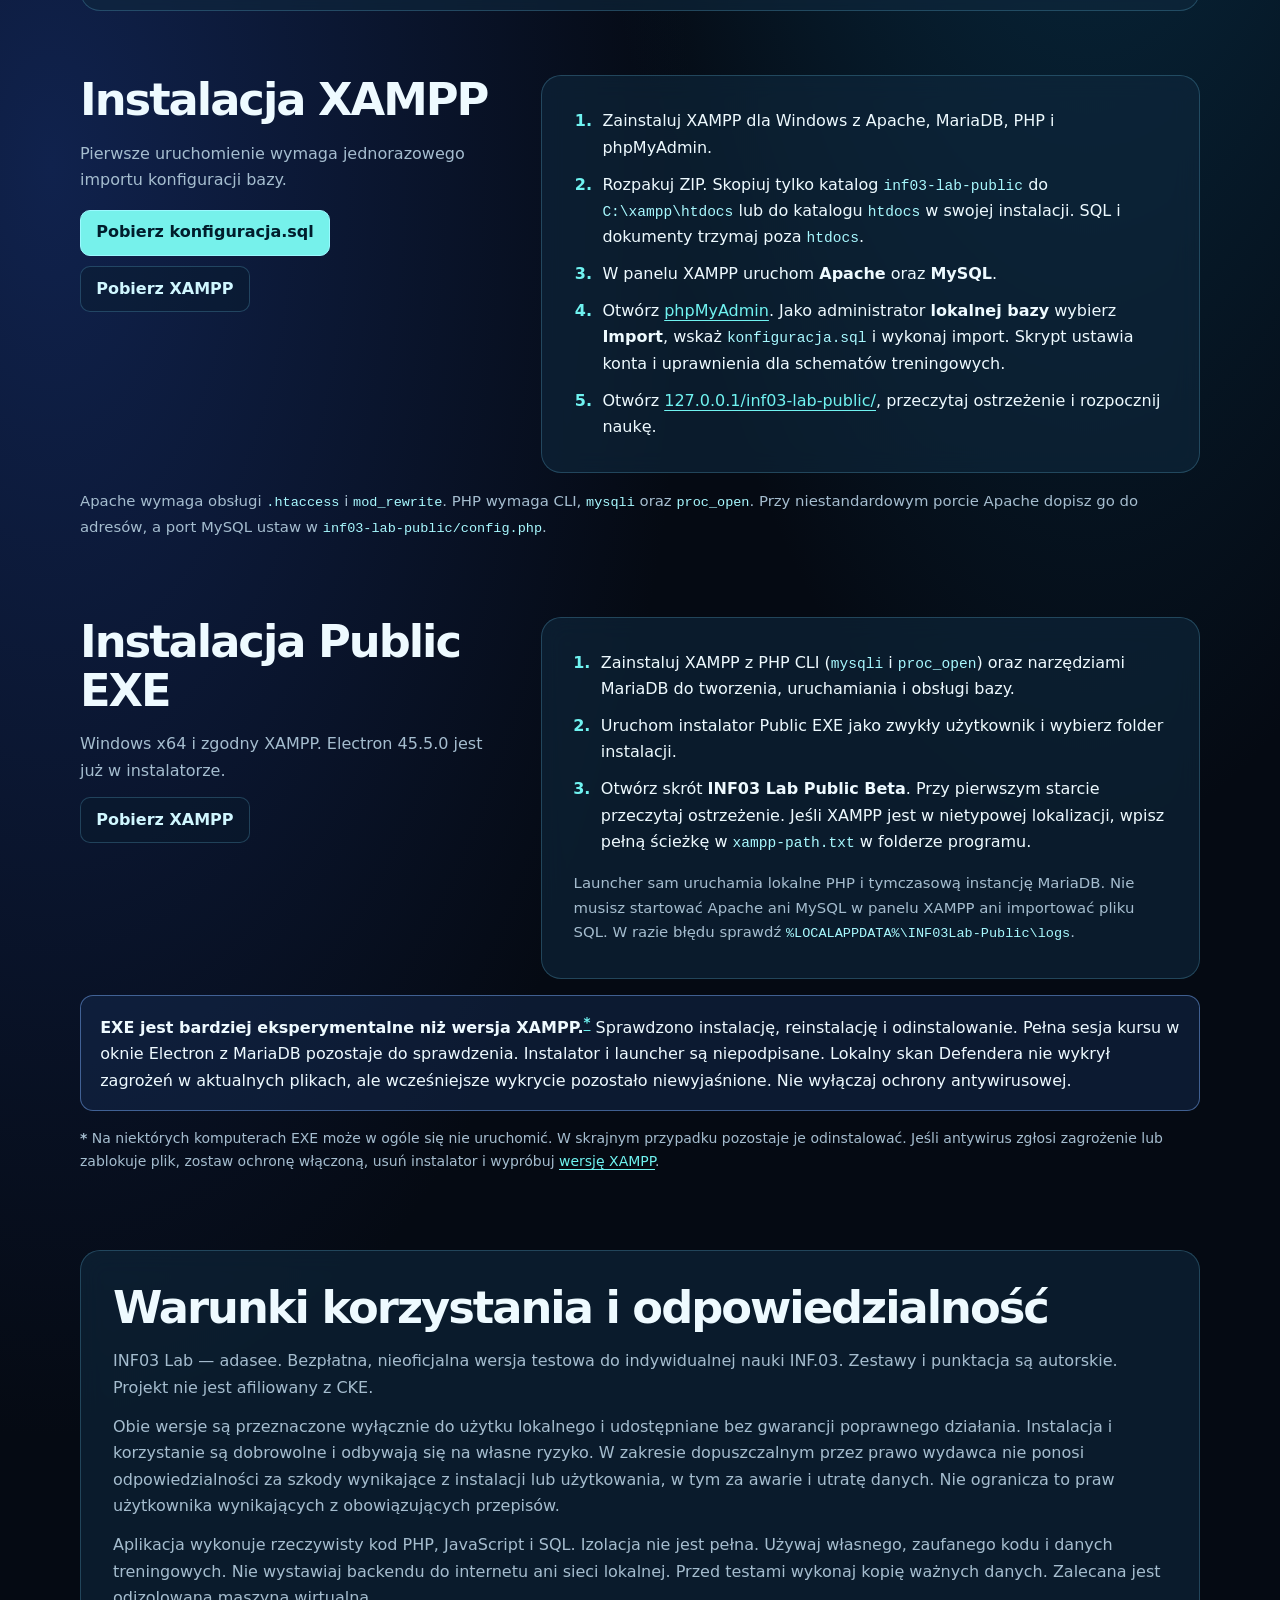
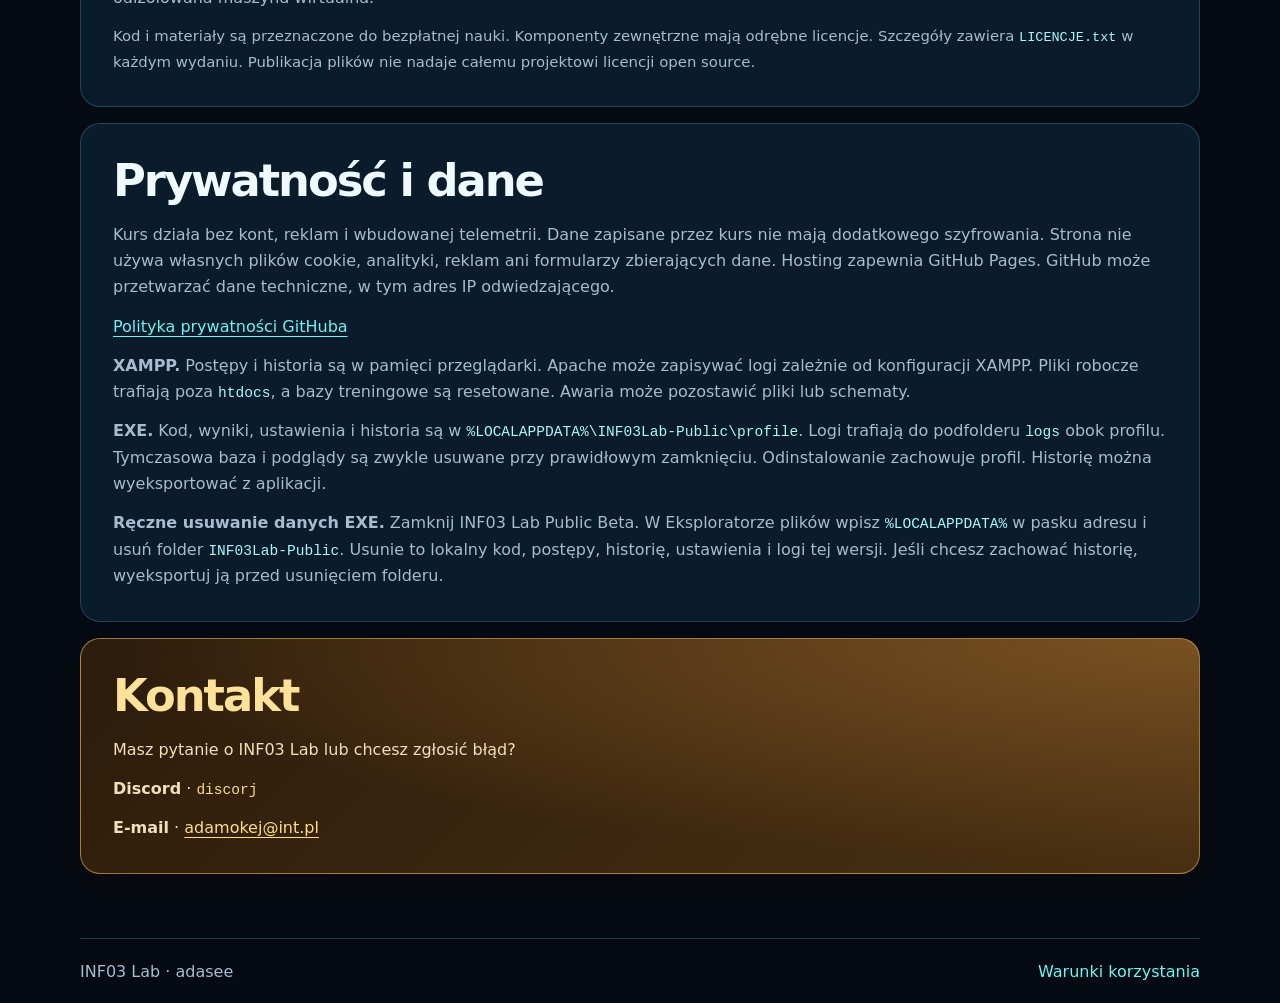
==== commit 6a30757b: "Lekko zmniejsz czcionkę przypisu EXE" ====
--- a/index.html
+++ b/index.html
@@ -86,7 +86,7 @@
         <p class="fine">Launcher sam uruchamia lokalne PHP i tymczasową instancję MariaDB. Nie musisz startować Apache ani MySQL w panelu XAMPP ani importować pliku SQL. W razie błędu sprawdź <code>%LOCALAPPDATA%\INF03Lab-Public\logs</code>.</p>
       </div>
       <aside class="notice guide-note"><strong>EXE jest bardziej eksperymentalne niż wersja XAMPP.<sup><a href="#exe-przypis" aria-label="Przypis o zgodności EXE">*</a></sup></strong> Sprawdzono instalację, reinstalację i odinstalowanie. Pełna sesja kursu w oknie Electron z MariaDB pozostaje do sprawdzenia. Instalator i launcher są niepodpisane. Lokalny skan Defendera nie wykrył zagrożeń w aktualnych plikach, ale wcześniejsze wykrycie pozostało niewyjaśnione. Nie wyłączaj ochrony antywirusowej.</aside>
-      <p id="exe-przypis" class="fine guide-note"><strong>*</strong> Na niektórych komputerach EXE może w ogóle się nie uruchomić. W skrajnym przypadku pozostaje je odinstalować. Jeśli antywirus zgłosi zagrożenie lub zablokuje plik, zostaw ochronę włączoną, usuń instalator i wypróbuj <a href="#xampp">wersję XAMPP</a>.</p>
+      <p id="exe-przypis" class="fine guide-note" style="font-size:0.875rem"><strong>*</strong> Na niektórych komputerach EXE może w ogóle się nie uruchomić. W skrajnym przypadku pozostaje je odinstalować. Jeśli antywirus zgłosi zagrożenie lub zablokuje plik, zostaw ochronę włączoną, usuń instalator i wypróbuj <a href="#xampp">wersję XAMPP</a>.</p>
     </section>
     <section id="warunki" class="panel policy" aria-labelledby="terms-title">
       <h2 id="terms-title">Warunki korzystania i odpowiedzialność</h2>
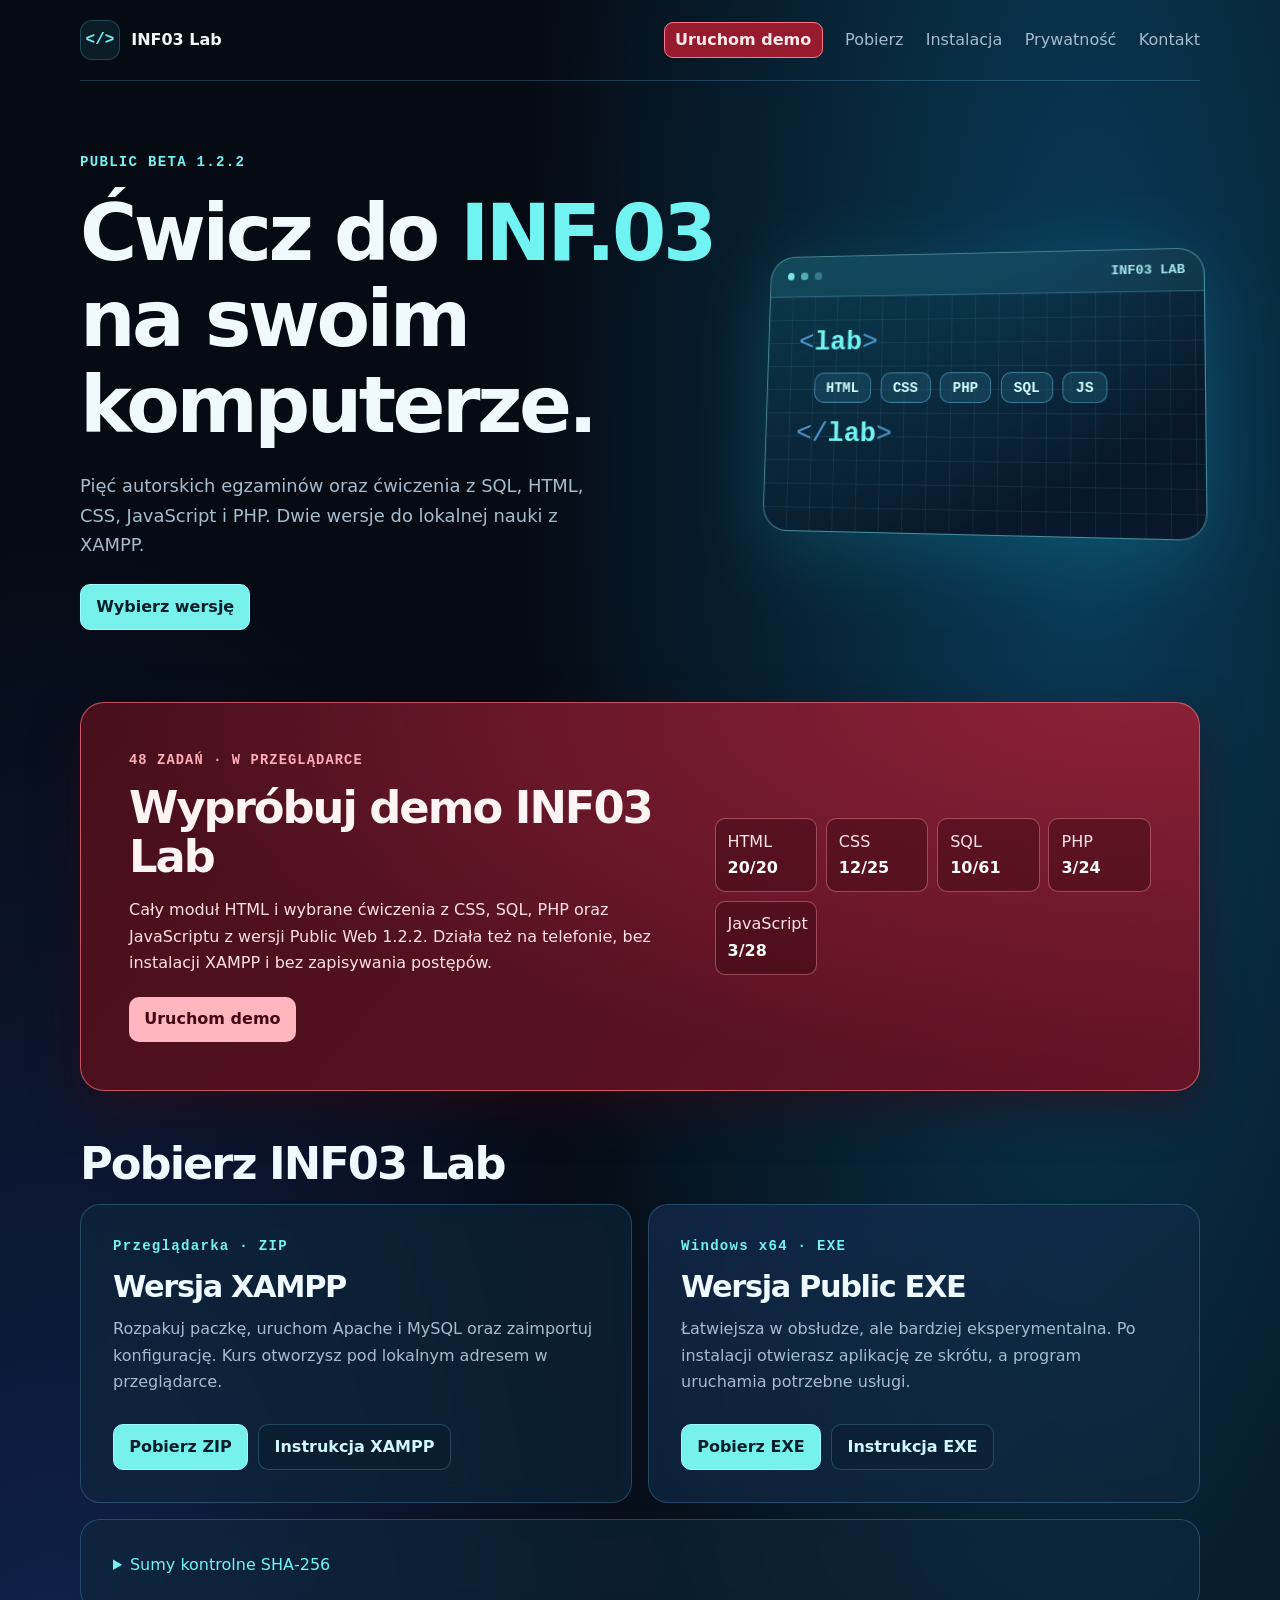
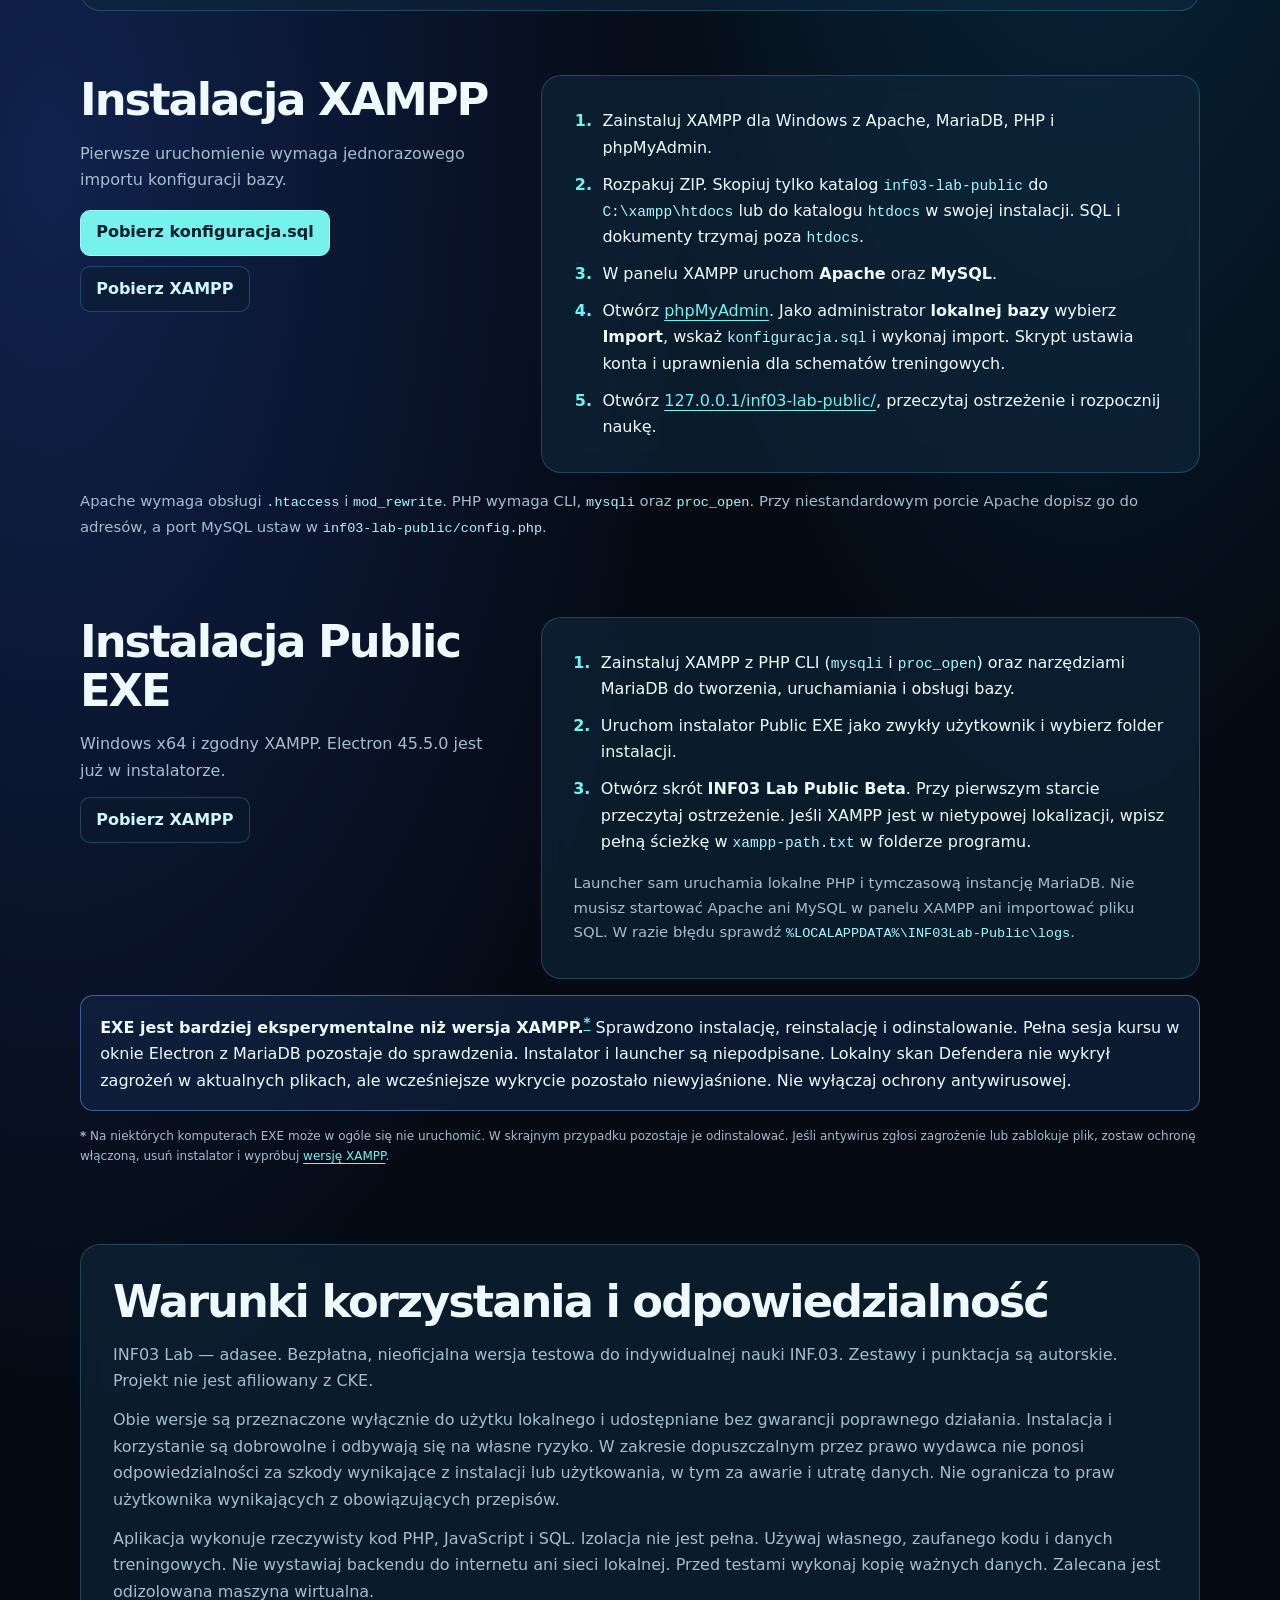
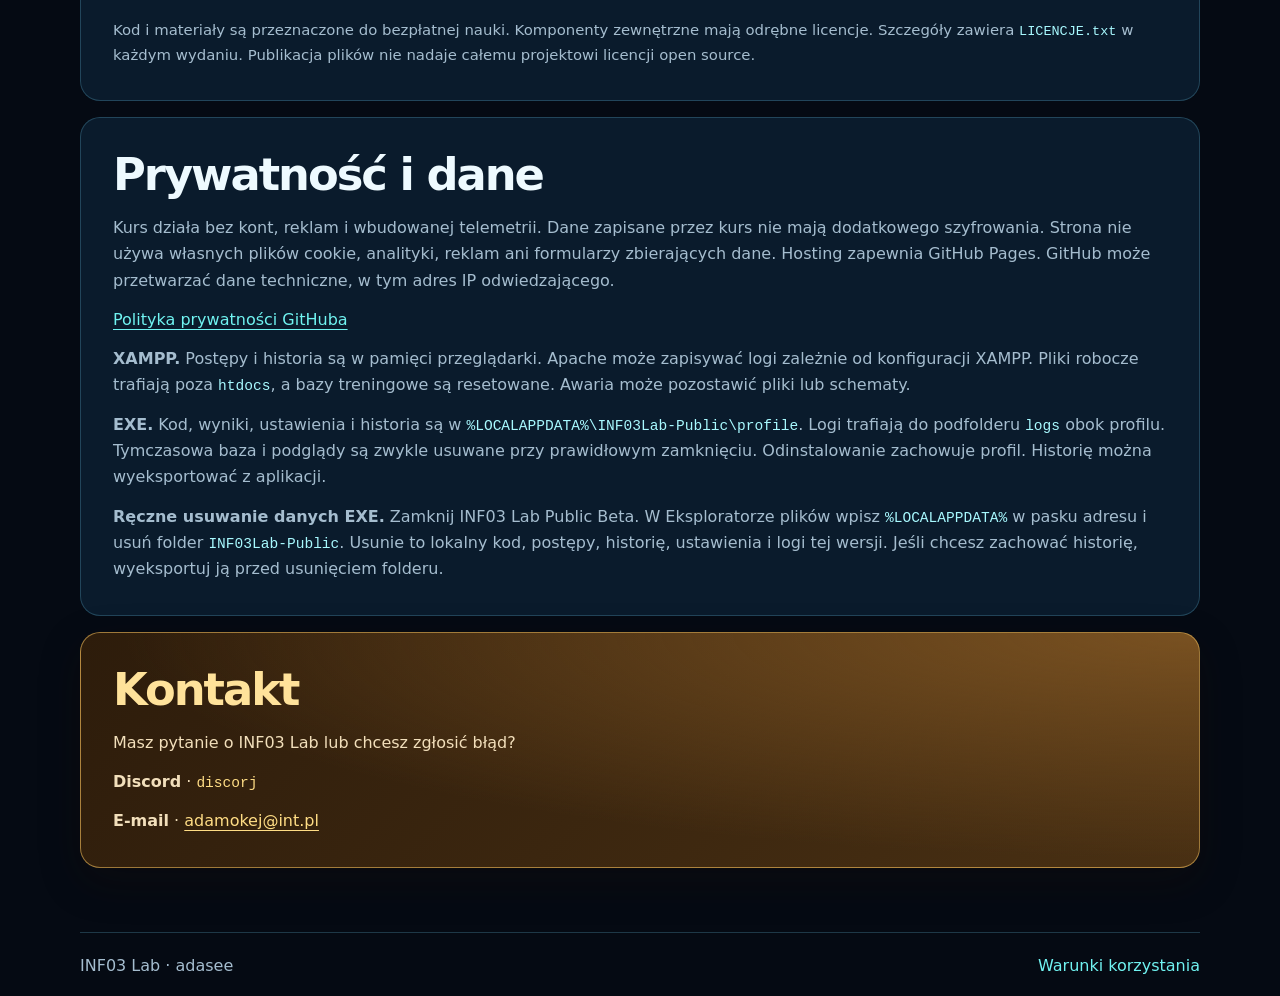
==== commit 6a840d7a: "Ustaw rozmiar przypisu EXE na 12 px" ====
--- a/index.html
+++ b/index.html
@@ -86,7 +86,7 @@
         <p class="fine">Launcher sam uruchamia lokalne PHP i tymczasową instancję MariaDB. Nie musisz startować Apache ani MySQL w panelu XAMPP ani importować pliku SQL. W razie błędu sprawdź <code>%LOCALAPPDATA%\INF03Lab-Public\logs</code>.</p>
       </div>
       <aside class="notice guide-note"><strong>EXE jest bardziej eksperymentalne niż wersja XAMPP.<sup><a href="#exe-przypis" aria-label="Przypis o zgodności EXE">*</a></sup></strong> Sprawdzono instalację, reinstalację i odinstalowanie. Pełna sesja kursu w oknie Electron z MariaDB pozostaje do sprawdzenia. Instalator i launcher są niepodpisane. Lokalny skan Defendera nie wykrył zagrożeń w aktualnych plikach, ale wcześniejsze wykrycie pozostało niewyjaśnione. Nie wyłączaj ochrony antywirusowej.</aside>
-      <p id="exe-przypis" class="fine guide-note" style="font-size:0.875rem"><strong>*</strong> Na niektórych komputerach EXE może w ogóle się nie uruchomić. W skrajnym przypadku pozostaje je odinstalować. Jeśli antywirus zgłosi zagrożenie lub zablokuje plik, zostaw ochronę włączoną, usuń instalator i wypróbuj <a href="#xampp">wersję XAMPP</a>.</p>
+      <p id="exe-przypis" class="fine guide-note" style="font-size:0.75rem"><strong>*</strong> Na niektórych komputerach EXE może w ogóle się nie uruchomić. W skrajnym przypadku pozostaje je odinstalować. Jeśli antywirus zgłosi zagrożenie lub zablokuje plik, zostaw ochronę włączoną, usuń instalator i wypróbuj <a href="#xampp">wersję XAMPP</a>.</p>
     </section>
     <section id="warunki" class="panel policy" aria-labelledby="terms-title">
       <h2 id="terms-title">Warunki korzystania i odpowiedzialność</h2>
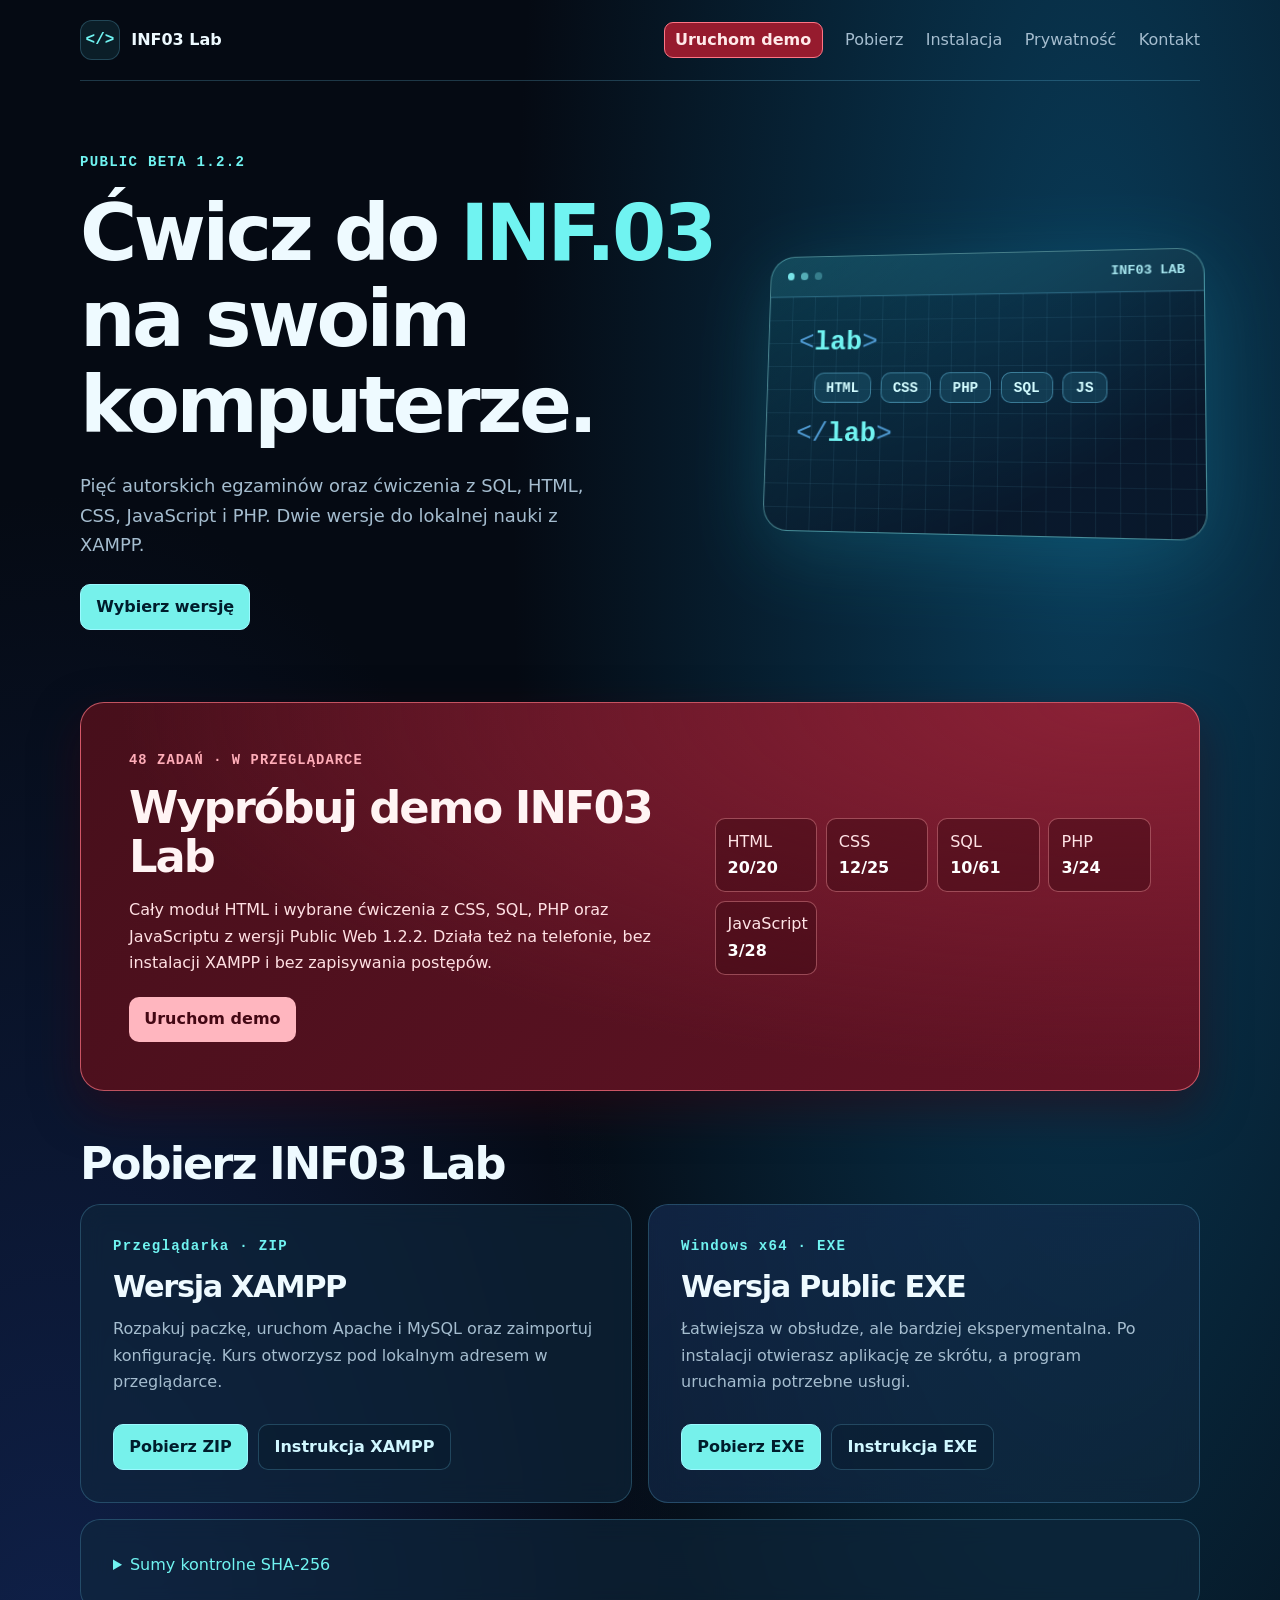
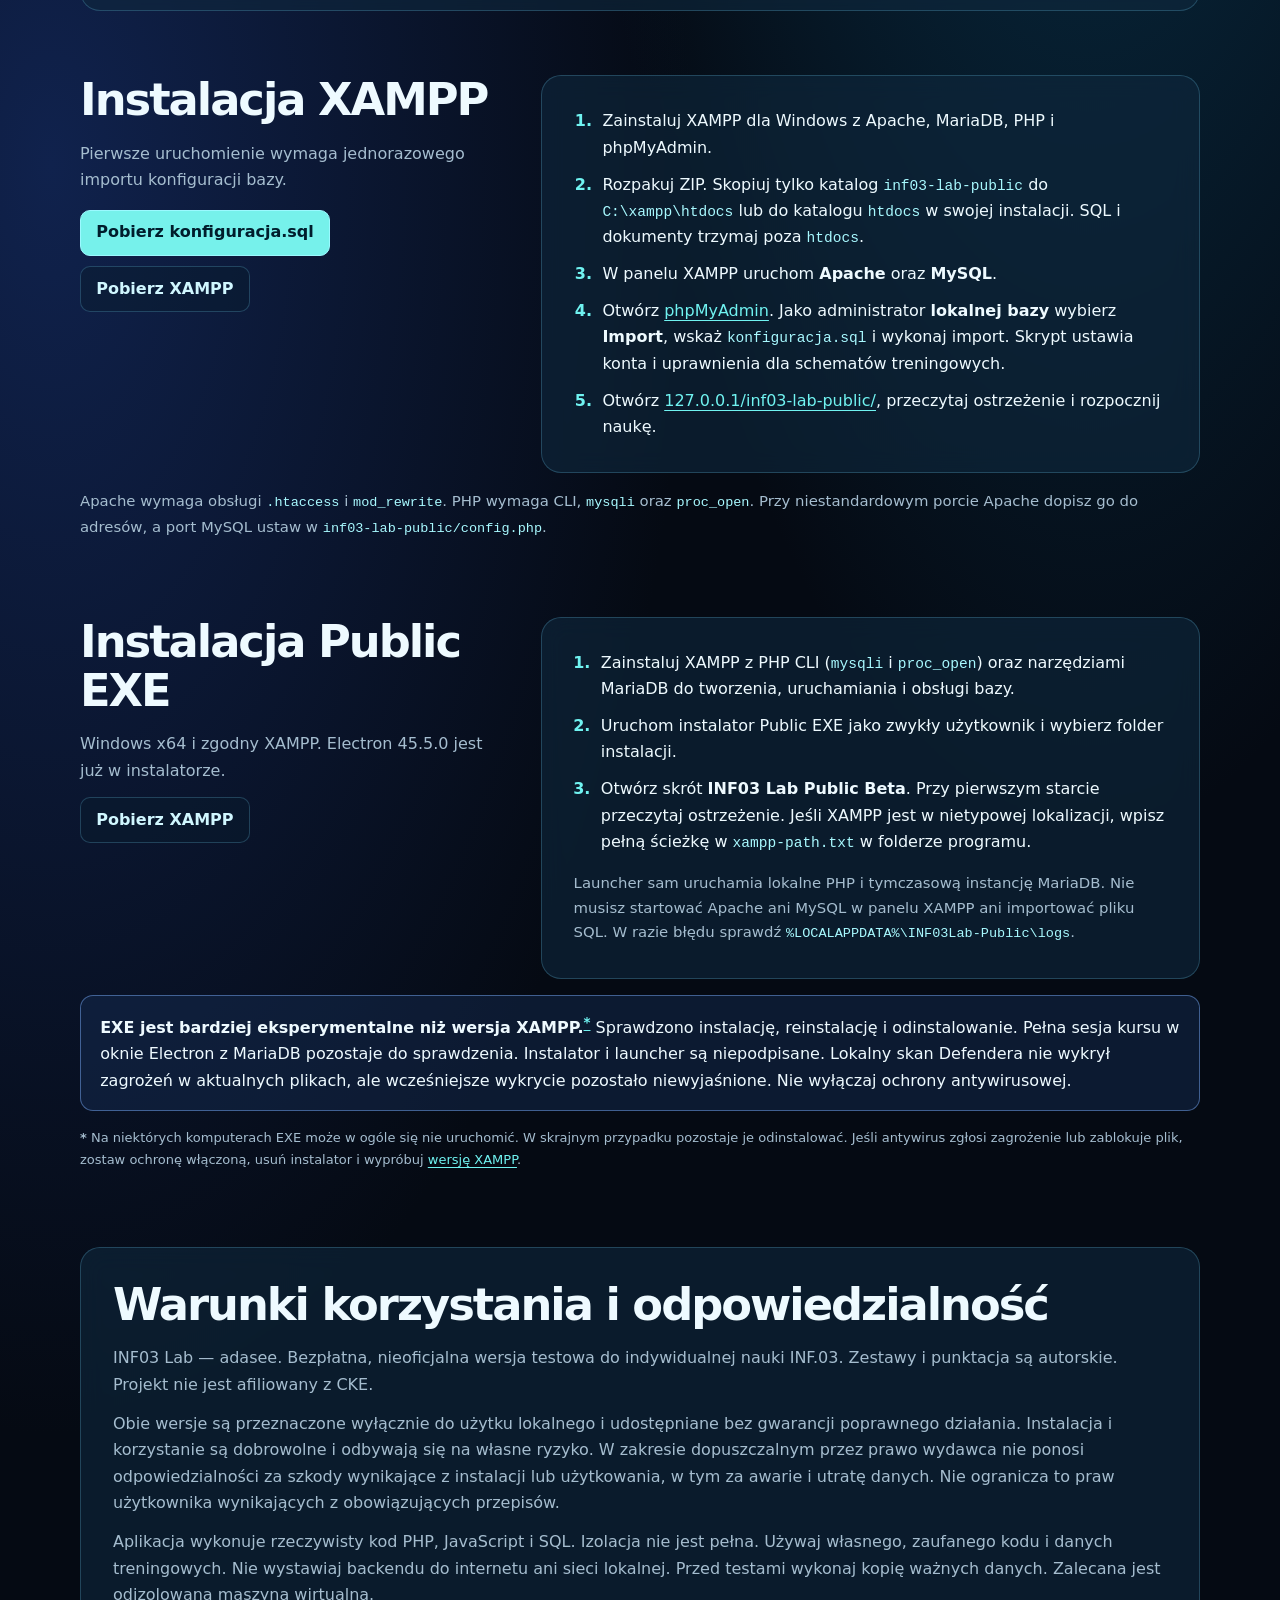
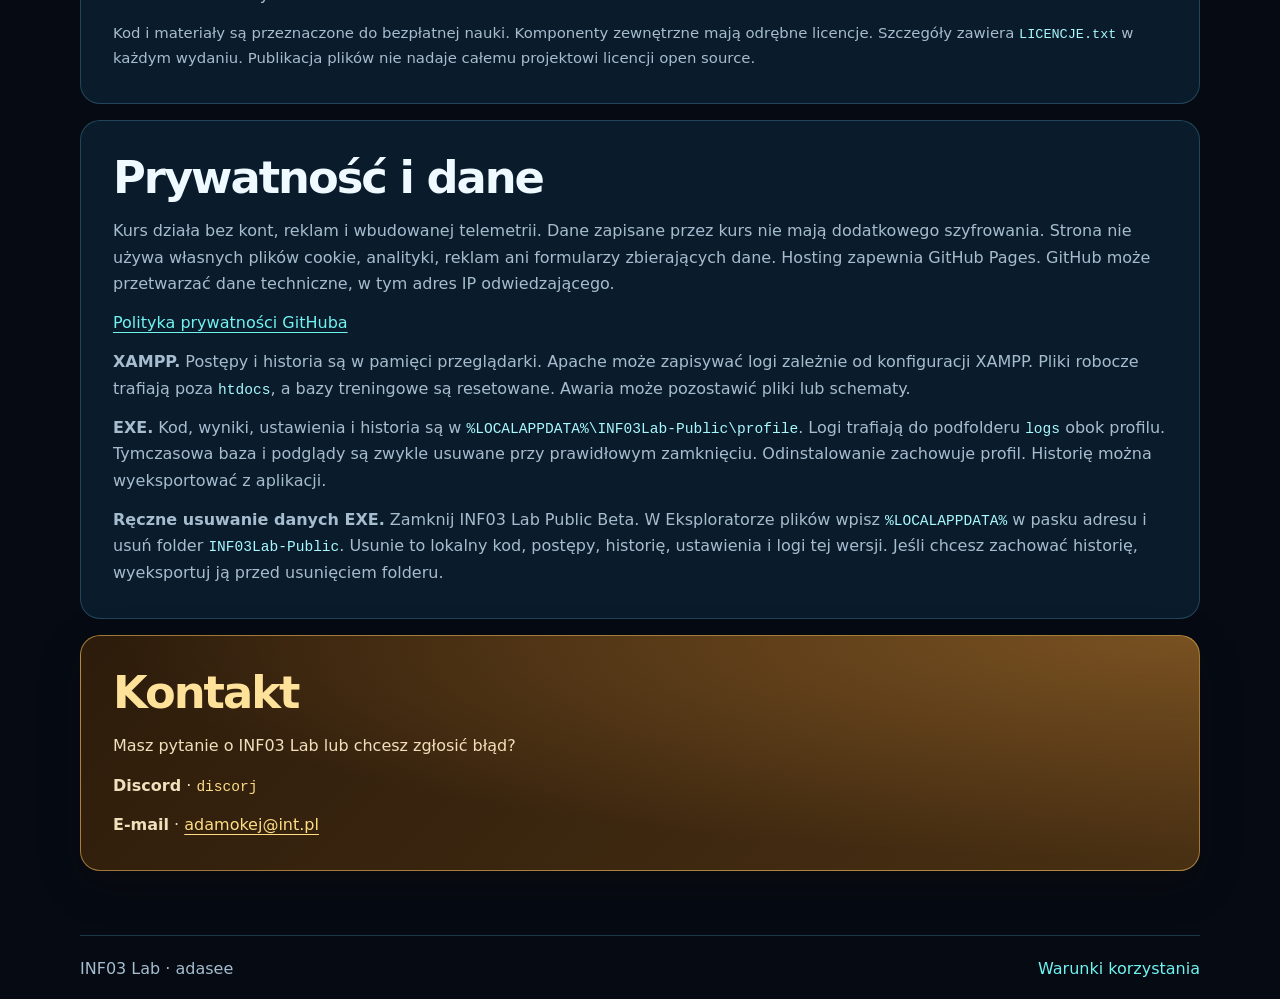
==== commit 2e1f6380: "Ustaw przypis EXE na 13 px" ====
--- a/index.html
+++ b/index.html
@@ -86,7 +86,7 @@
         <p class="fine">Launcher sam uruchamia lokalne PHP i tymczasową instancję MariaDB. Nie musisz startować Apache ani MySQL w panelu XAMPP ani importować pliku SQL. W razie błędu sprawdź <code>%LOCALAPPDATA%\INF03Lab-Public\logs</code>.</p>
       </div>
       <aside class="notice guide-note"><strong>EXE jest bardziej eksperymentalne niż wersja XAMPP.<sup><a href="#exe-przypis" aria-label="Przypis o zgodności EXE">*</a></sup></strong> Sprawdzono instalację, reinstalację i odinstalowanie. Pełna sesja kursu w oknie Electron z MariaDB pozostaje do sprawdzenia. Instalator i launcher są niepodpisane. Lokalny skan Defendera nie wykrył zagrożeń w aktualnych plikach, ale wcześniejsze wykrycie pozostało niewyjaśnione. Nie wyłączaj ochrony antywirusowej.</aside>
-      <p id="exe-przypis" class="fine guide-note" style="font-size:0.75rem"><strong>*</strong> Na niektórych komputerach EXE może w ogóle się nie uruchomić. W skrajnym przypadku pozostaje je odinstalować. Jeśli antywirus zgłosi zagrożenie lub zablokuje plik, zostaw ochronę włączoną, usuń instalator i wypróbuj <a href="#xampp">wersję XAMPP</a>.</p>
+      <p id="exe-przypis" class="fine guide-note" style="font-size:0.8125rem"><strong>*</strong> Na niektórych komputerach EXE może w ogóle się nie uruchomić. W skrajnym przypadku pozostaje je odinstalować. Jeśli antywirus zgłosi zagrożenie lub zablokuje plik, zostaw ochronę włączoną, usuń instalator i wypróbuj <a href="#xampp">wersję XAMPP</a>.</p>
     </section>
     <section id="warunki" class="panel policy" aria-labelledby="terms-title">
       <h2 id="terms-title">Warunki korzystania i odpowiedzialność</h2>
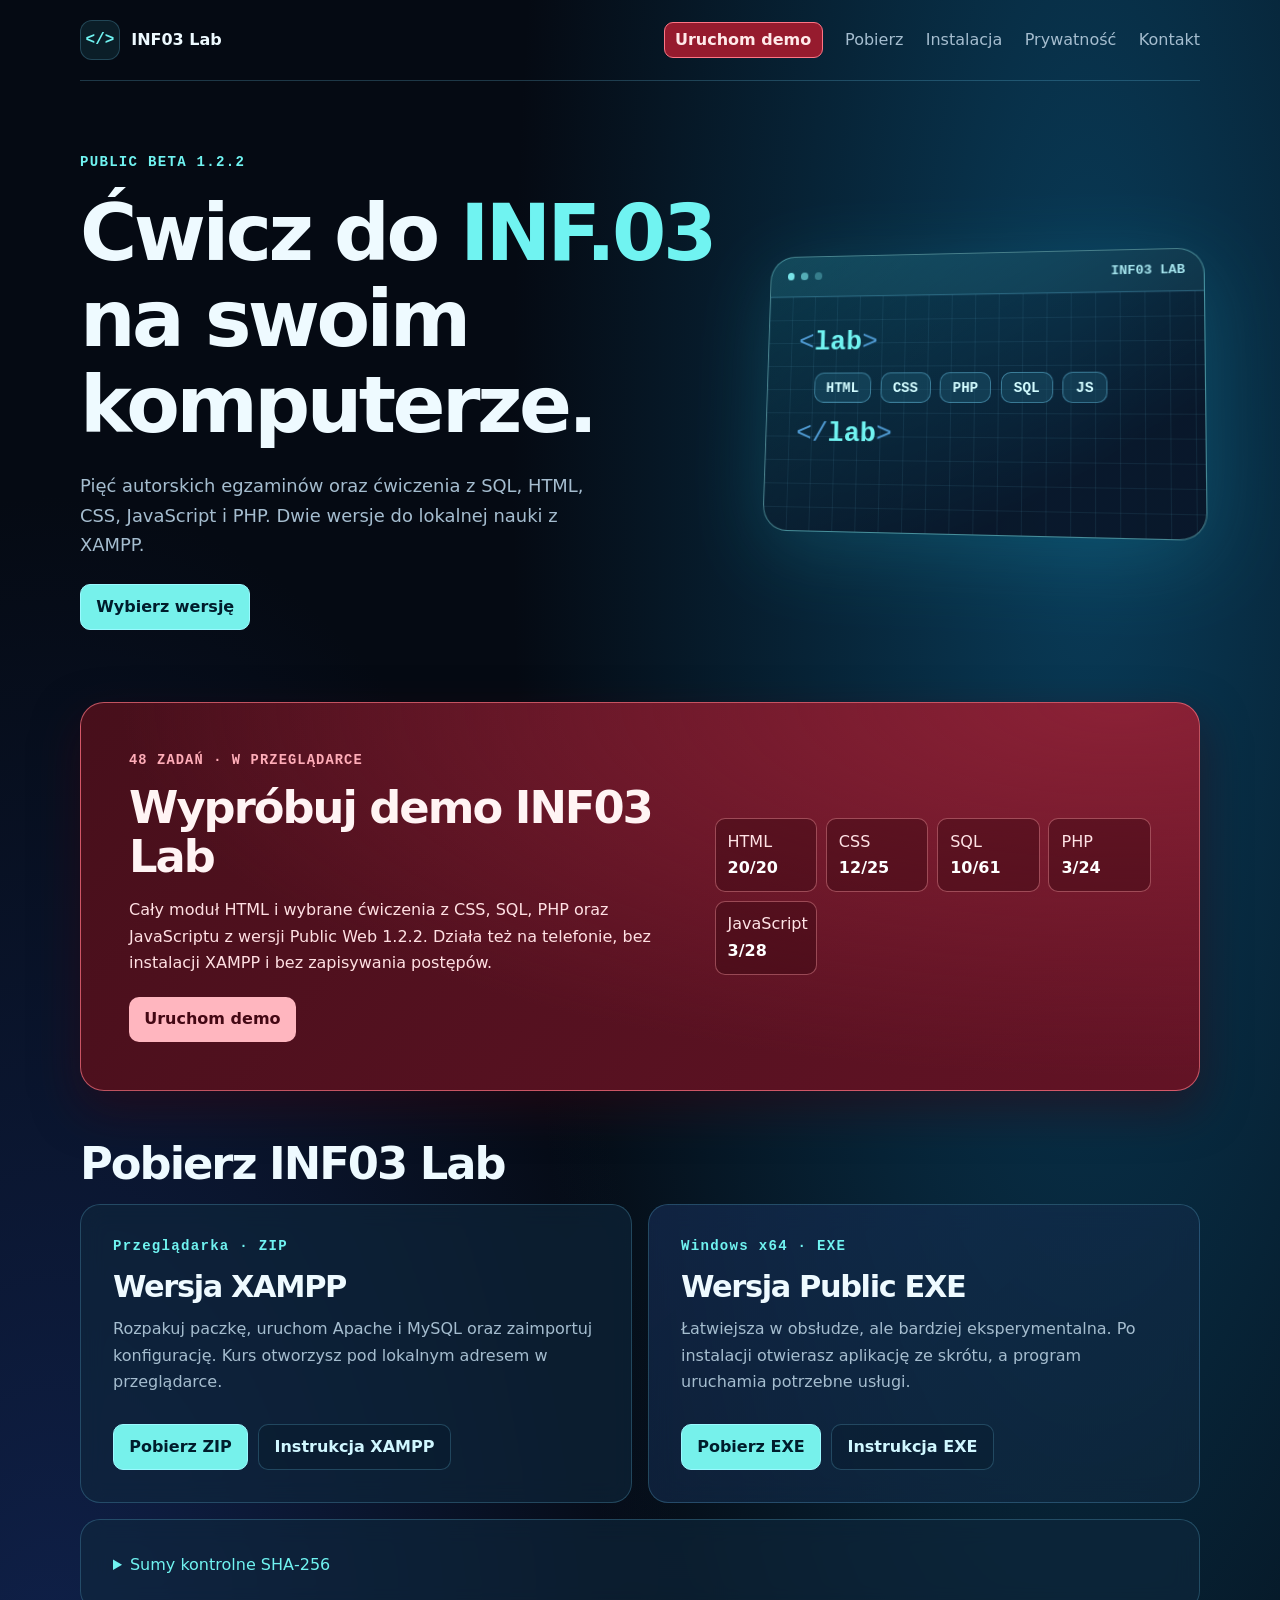
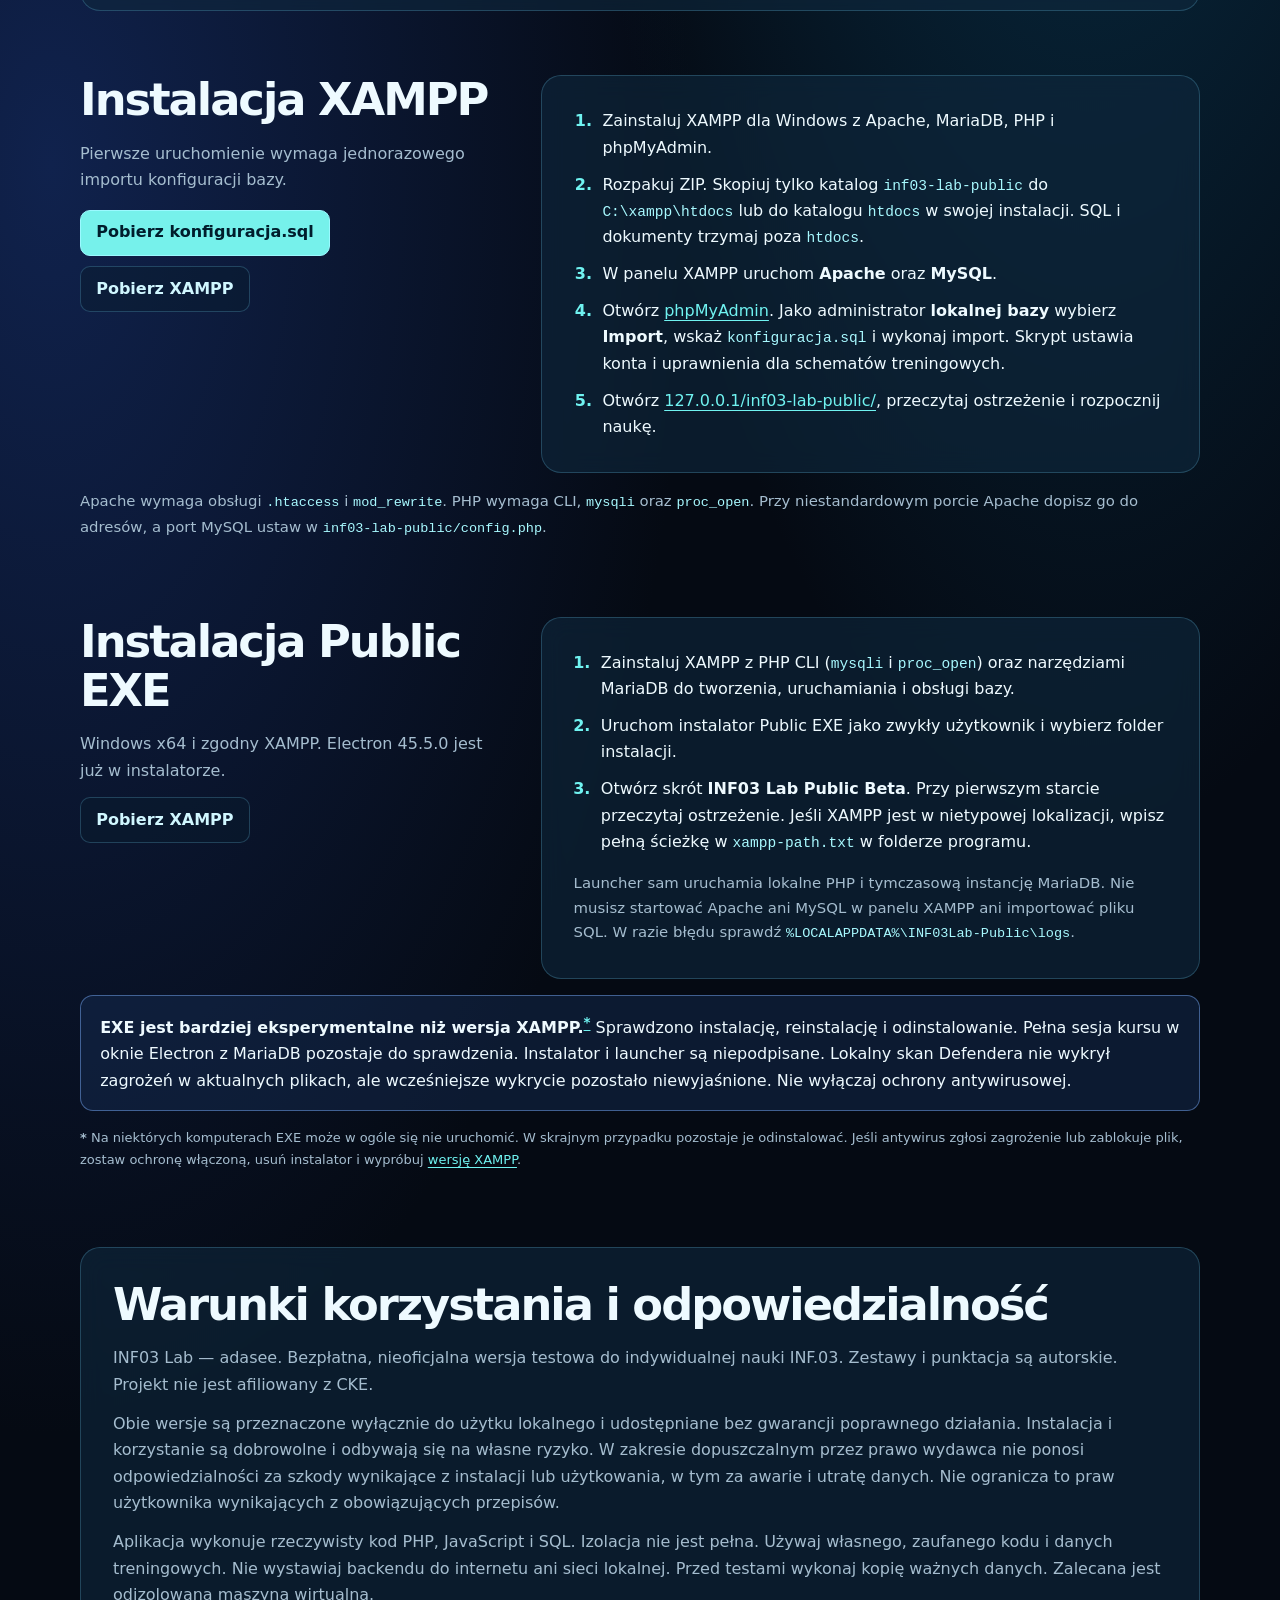
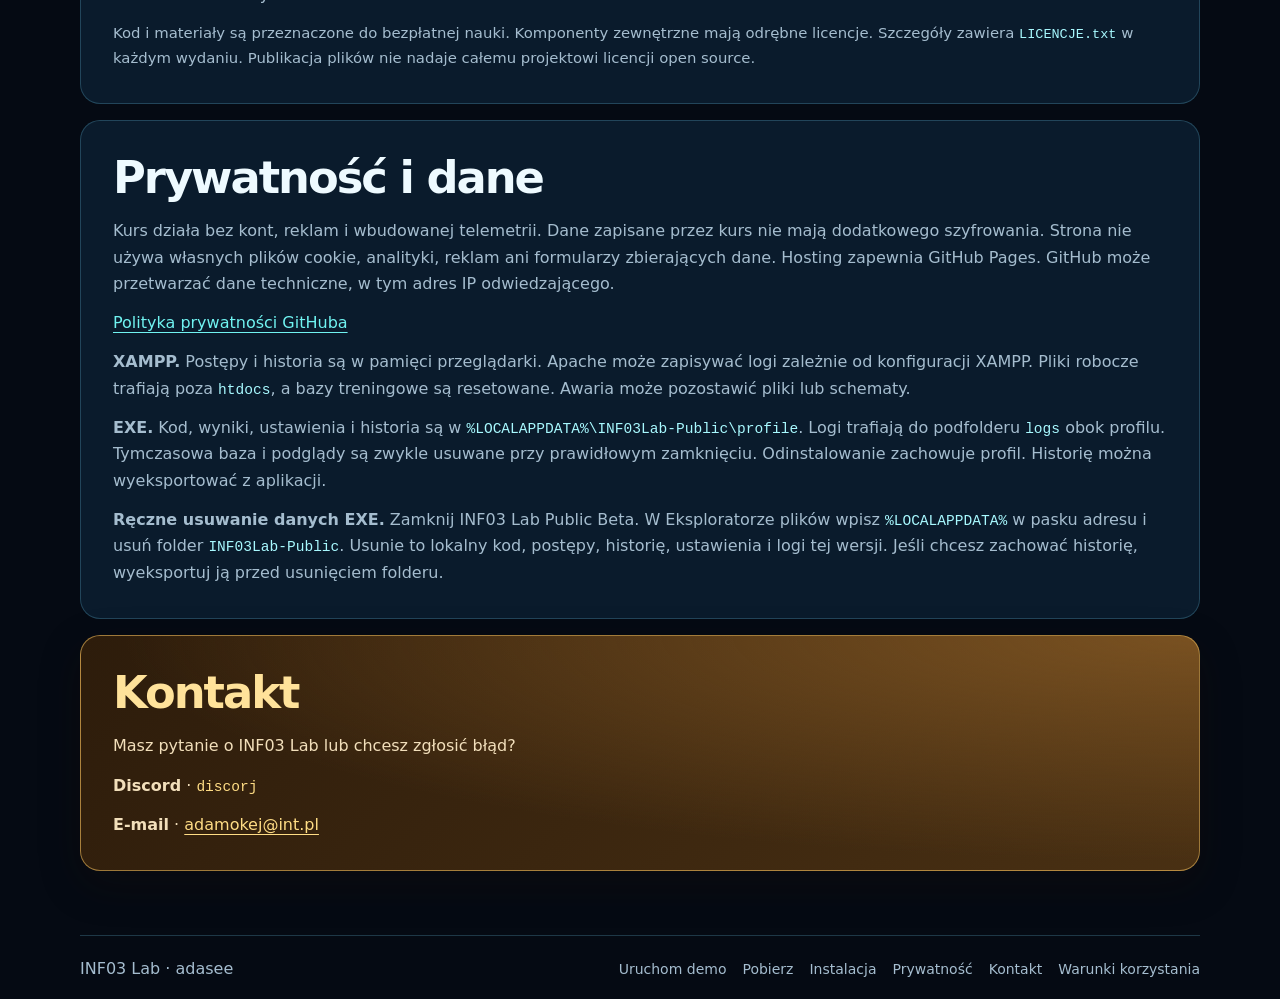
==== commit d814576a: "Dodaj dyskretne menu w stopce INF03 Lab" ====
--- a/index.html
+++ b/index.html
@@ -7,6 +7,12 @@
   <title>INF03 Lab · Pobierz Public Beta</title>
   <link rel="stylesheet" href="inf03-aqua.css?v=39f0a32">
   <link rel="stylesheet" href="inf03-demo-highlight.css">
+  <style>
+    .foot .footer-nav { display:flex; flex-wrap:wrap; gap:.4rem 1rem; font-size:.875rem; }
+    .foot .footer-nav a { color:var(--muted); }
+    .foot .footer-nav a:hover, .foot .footer-nav a:focus-visible { color:var(--ink); text-decoration:underline; }
+    @media (max-width:760px) { .foot { align-items:flex-start; flex-direction:column; } }
+  </style>
 </head>
 <body>
   <a class="skip" href="#main">Przejdź do treści</a>
@@ -109,6 +115,16 @@
       <p><strong>E-mail</strong> · <a href="mailto:adamokej@int.pl">adamokej@int.pl</a></p>
     </section>
   </main>
-  <footer class="shell foot"><span>INF03 Lab · adasee</span><a href="#warunki">Warunki korzystania</a></footer>
+  <footer class="shell foot">
+    <span>INF03 Lab · adasee</span>
+    <nav class="footer-nav" aria-label="Menu w stopce">
+      <a href="demo/">Uruchom demo</a>
+      <a href="#pobierz">Pobierz</a>
+      <a href="#xampp">Instalacja</a>
+      <a href="#prywatnosc">Prywatność</a>
+      <a href="#kontakt">Kontakt</a>
+      <a href="#warunki">Warunki korzystania</a>
+    </nav>
+  </footer>
 </body>
 </html>
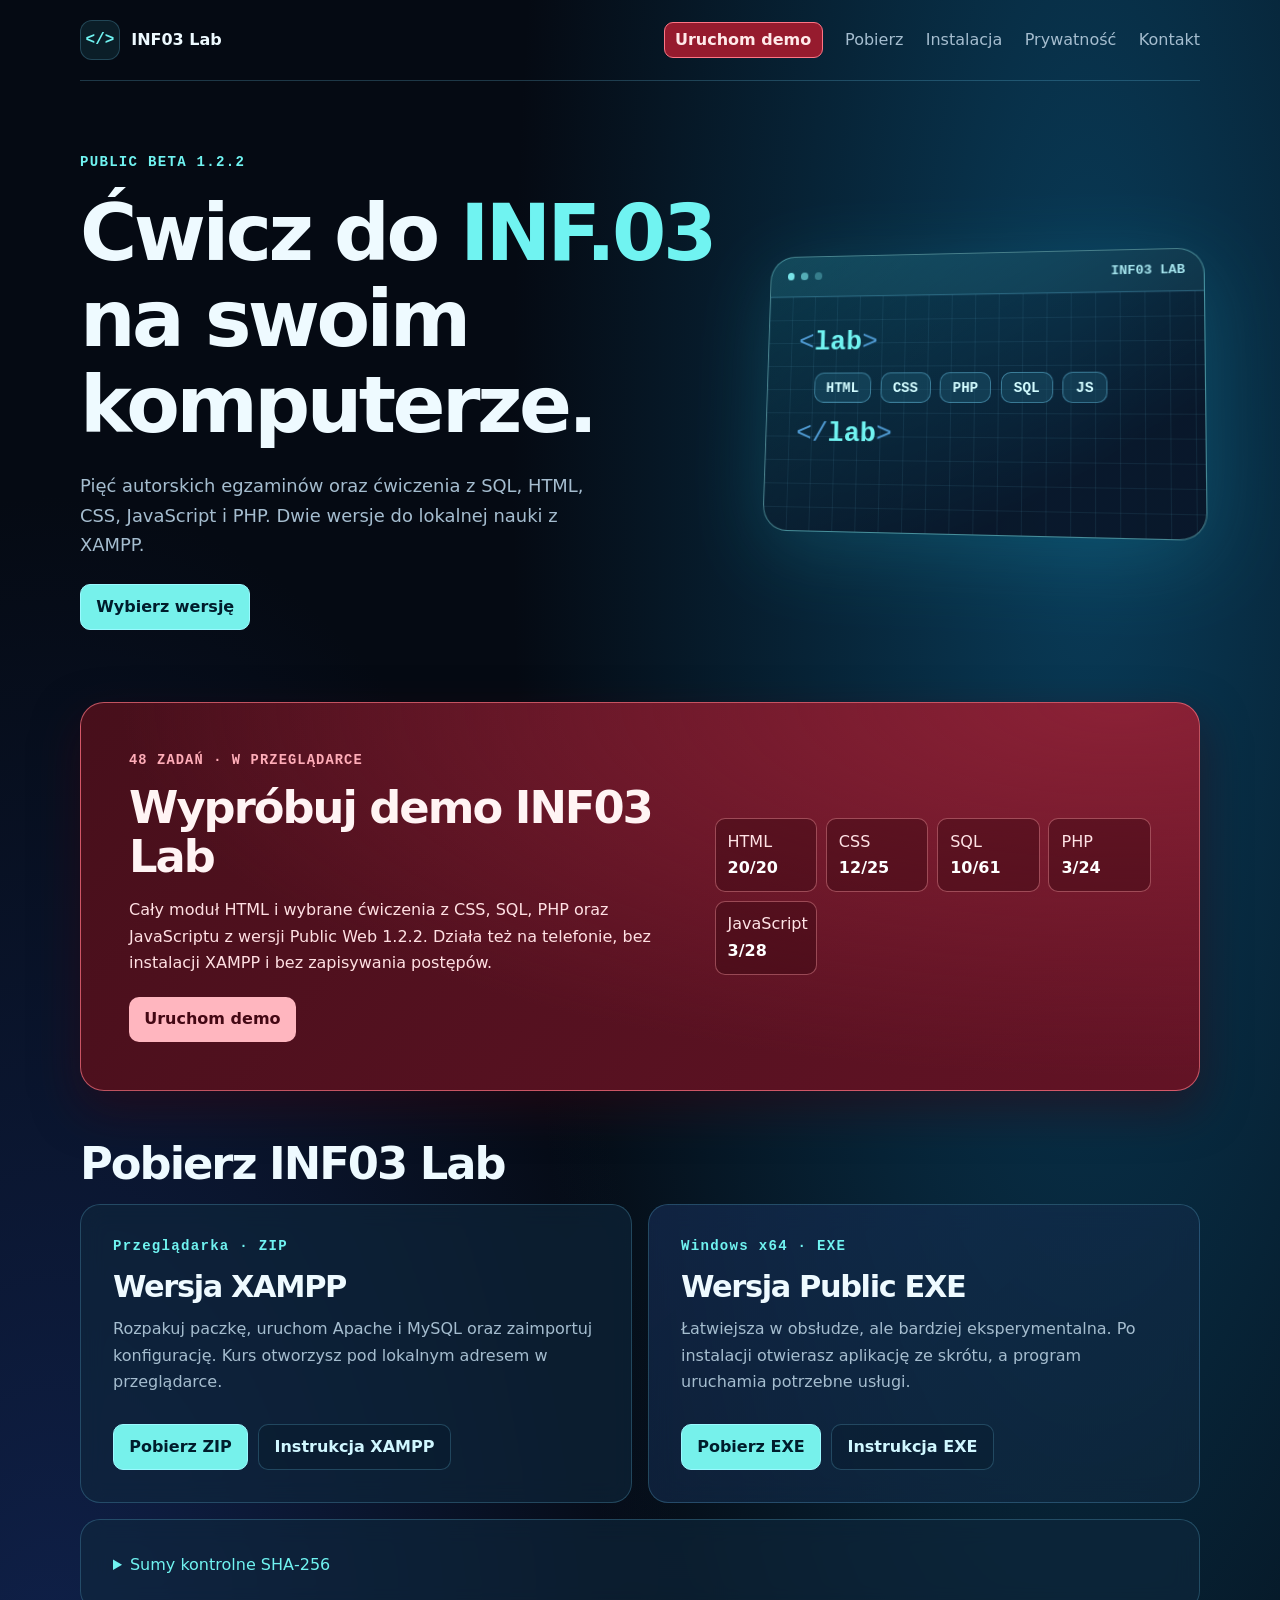
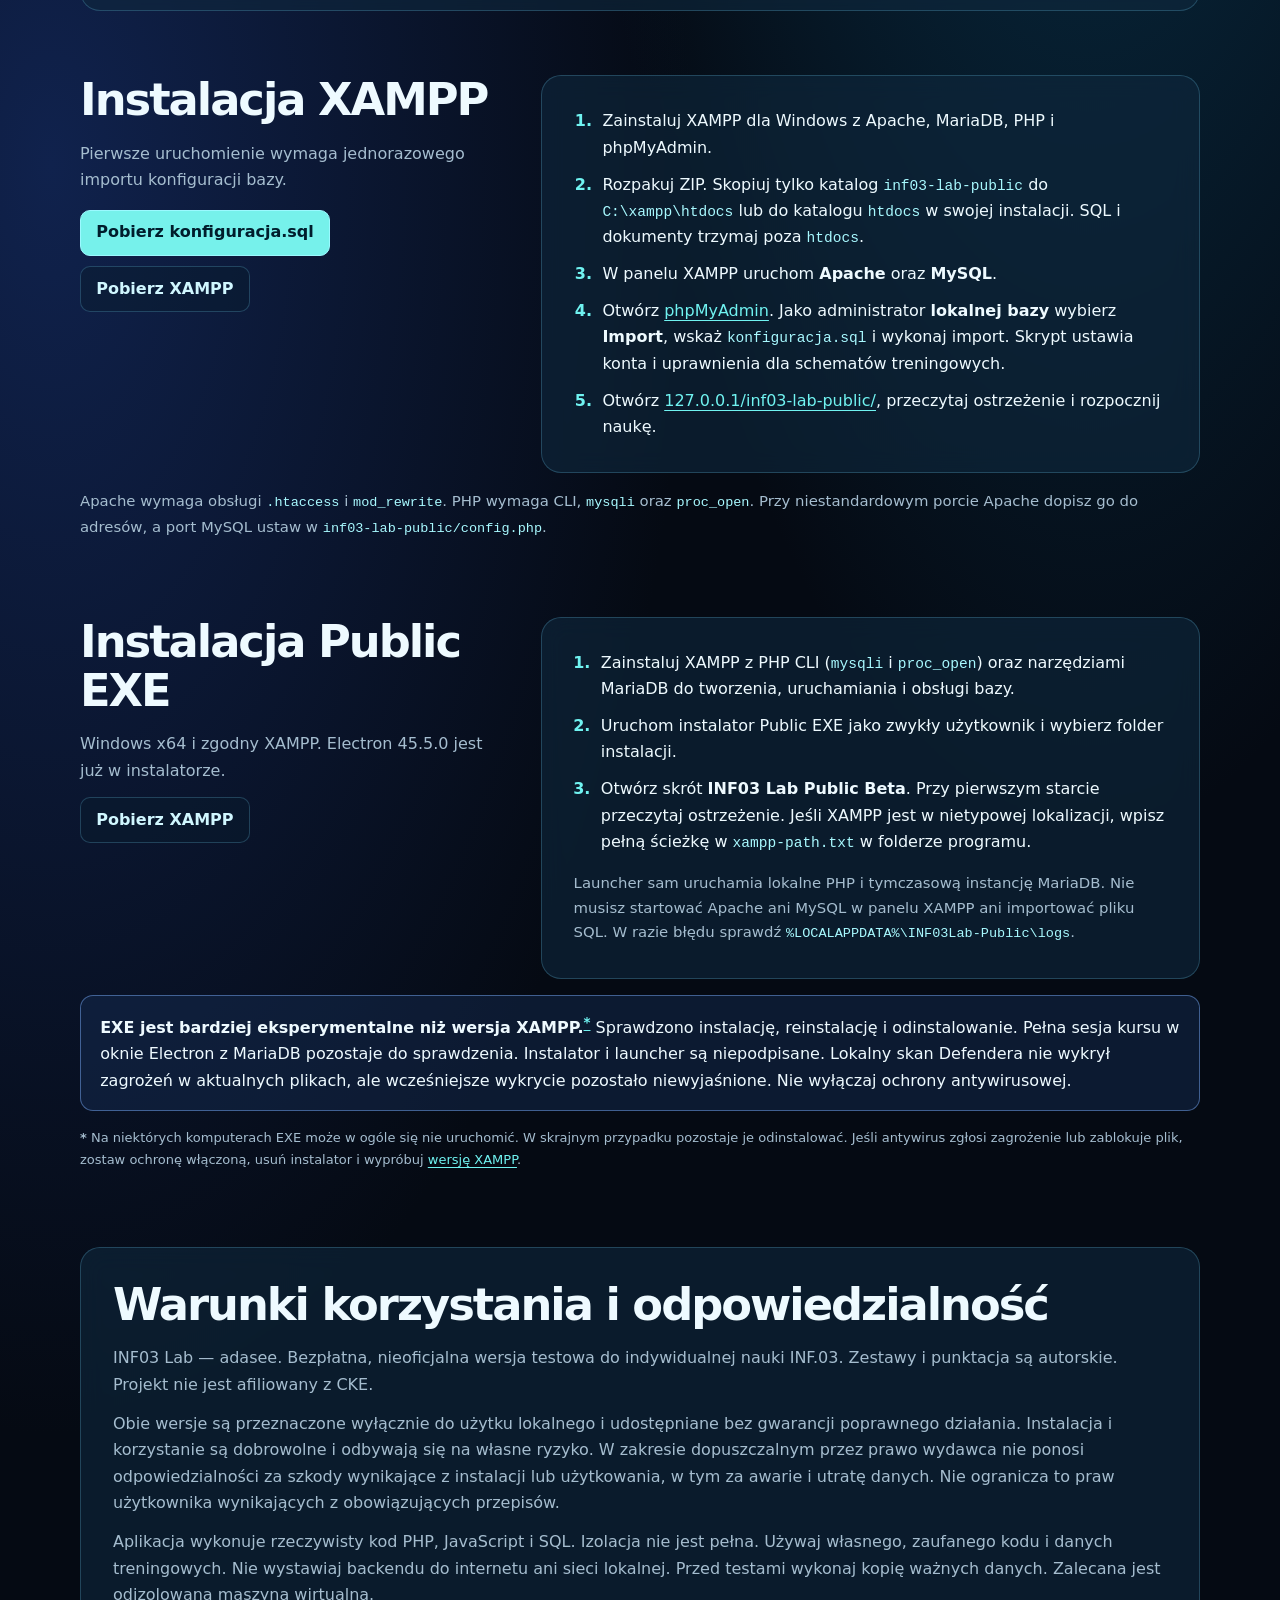
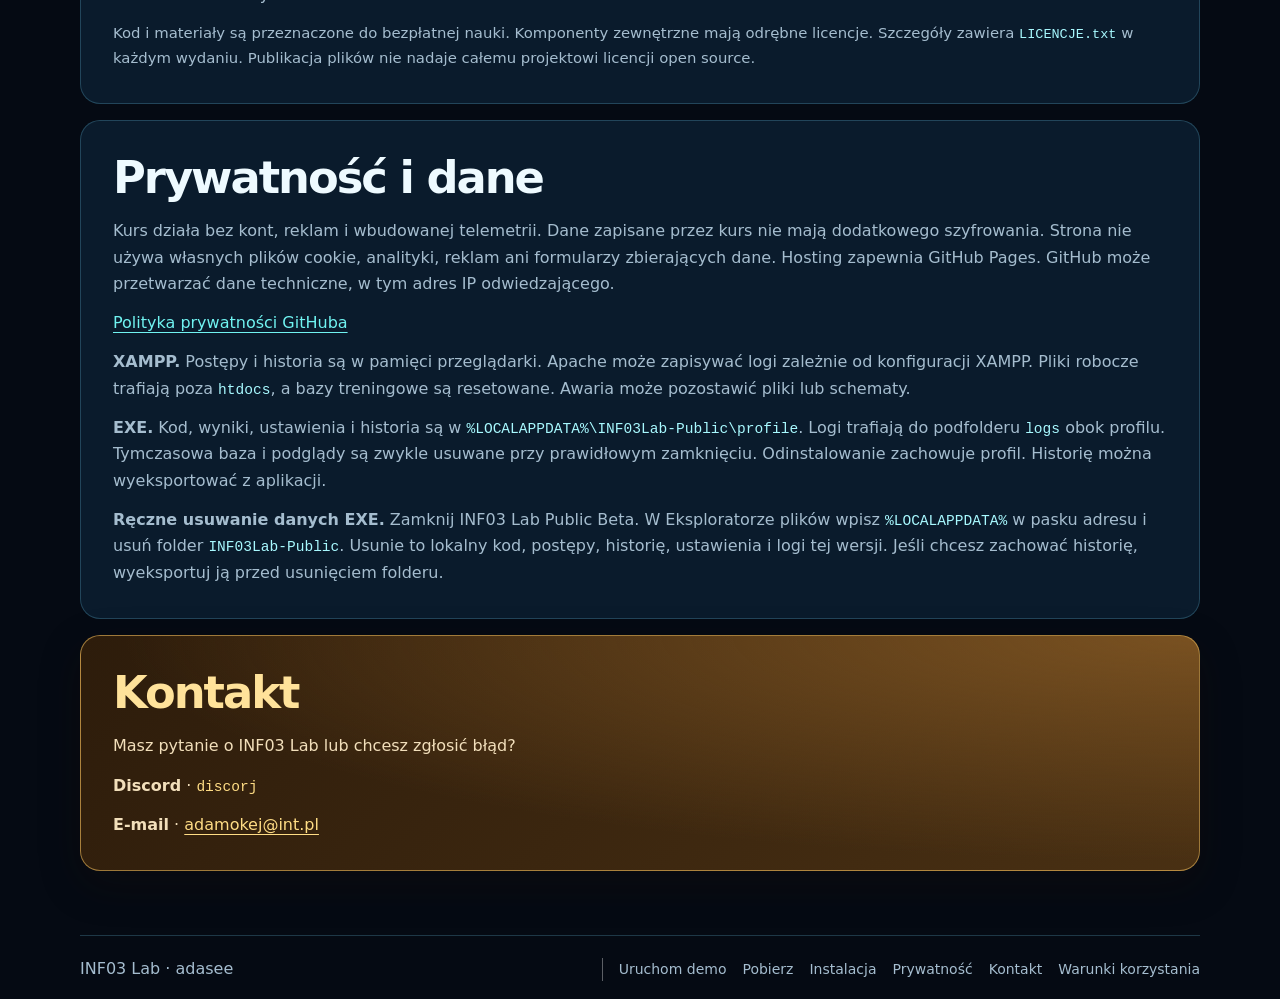
==== commit e3f4a73d: "Dodaj jasny separator przed linkami stopki" ====
--- a/index.html
+++ b/index.html
@@ -8,7 +8,7 @@
   <link rel="stylesheet" href="inf03-aqua.css?v=39f0a32">
   <link rel="stylesheet" href="inf03-demo-highlight.css">
   <style>
-    .foot .footer-nav { display:flex; flex-wrap:wrap; gap:.4rem 1rem; font-size:.875rem; }
+    .foot .footer-nav { display:flex; flex-wrap:wrap; gap:.4rem 1rem; font-size:.875rem; border-inline-start:1px solid rgba(255,255,255,.35); padding-inline-start:1rem; }
     .foot .footer-nav a { color:var(--muted); }
     .foot .footer-nav a:hover, .foot .footer-nav a:focus-visible { color:var(--ink); text-decoration:underline; }
     @media (max-width:760px) { .foot { align-items:flex-start; flex-direction:column; } }
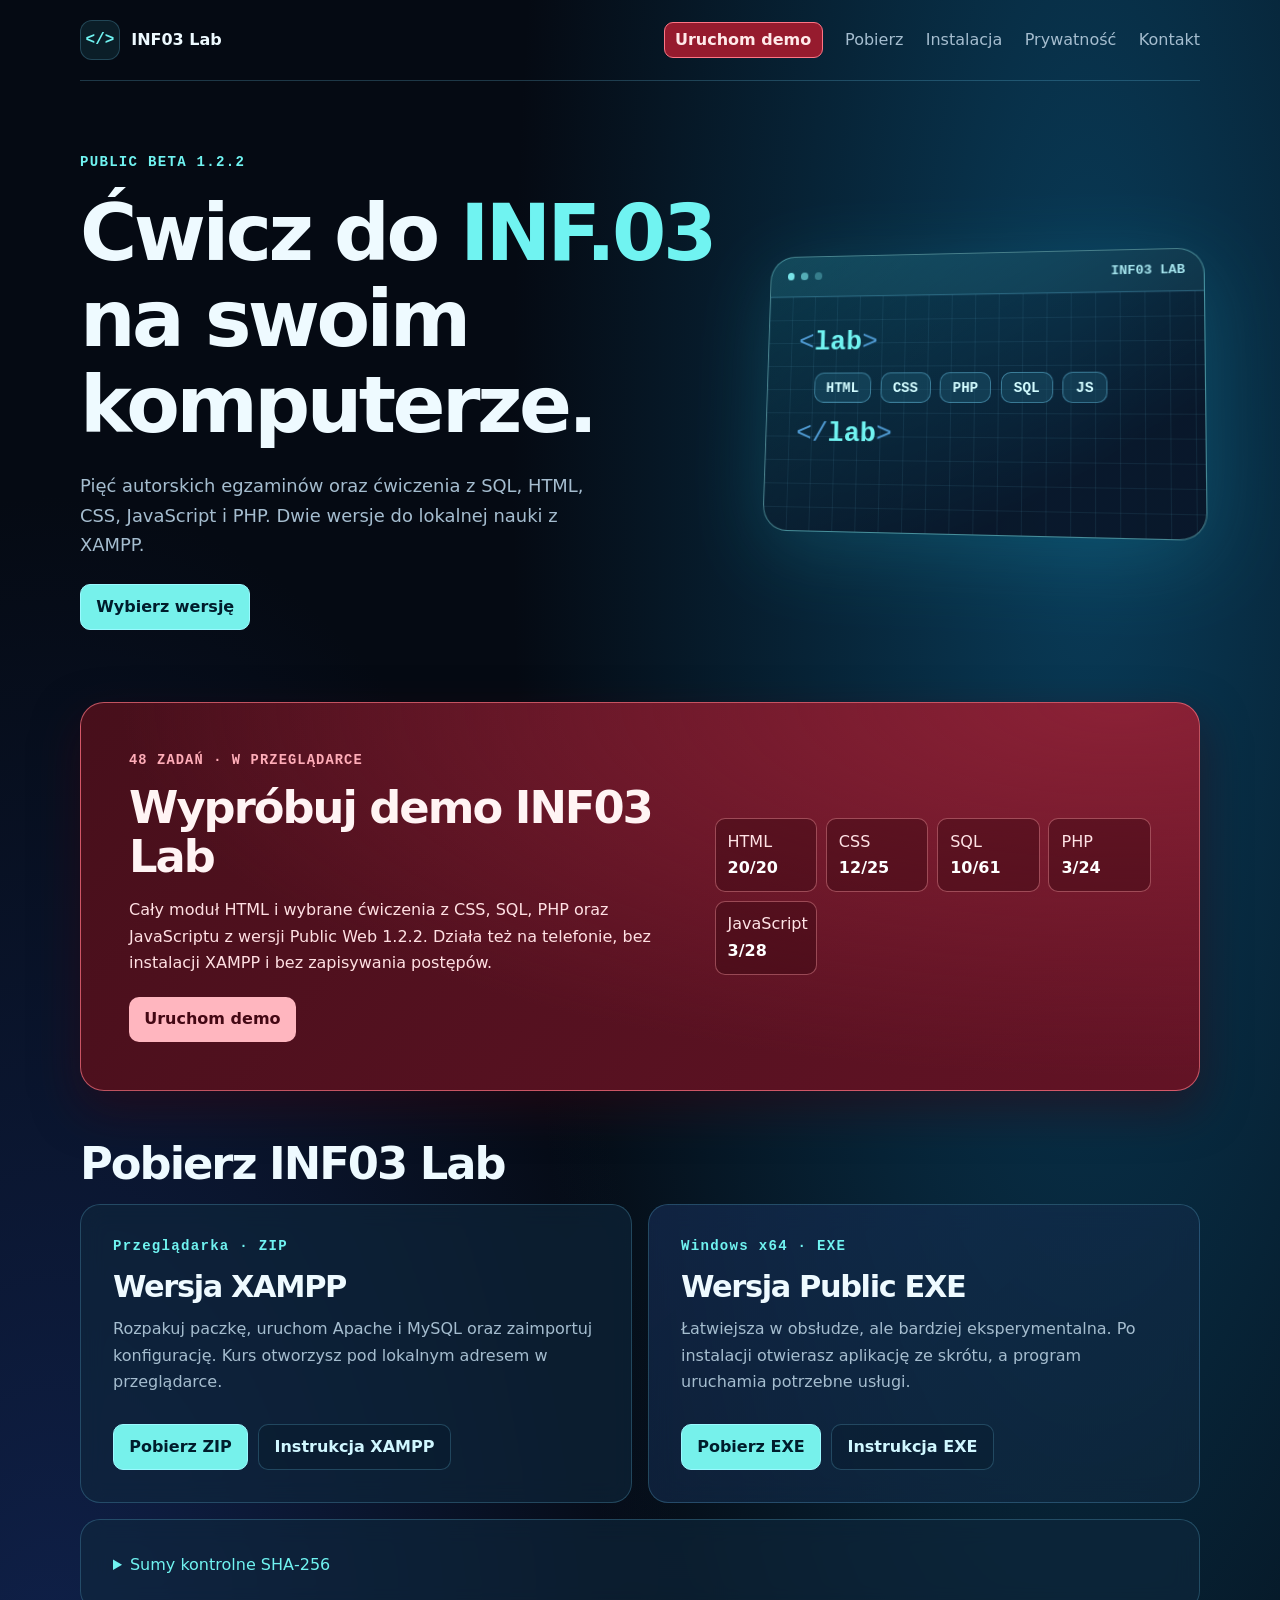
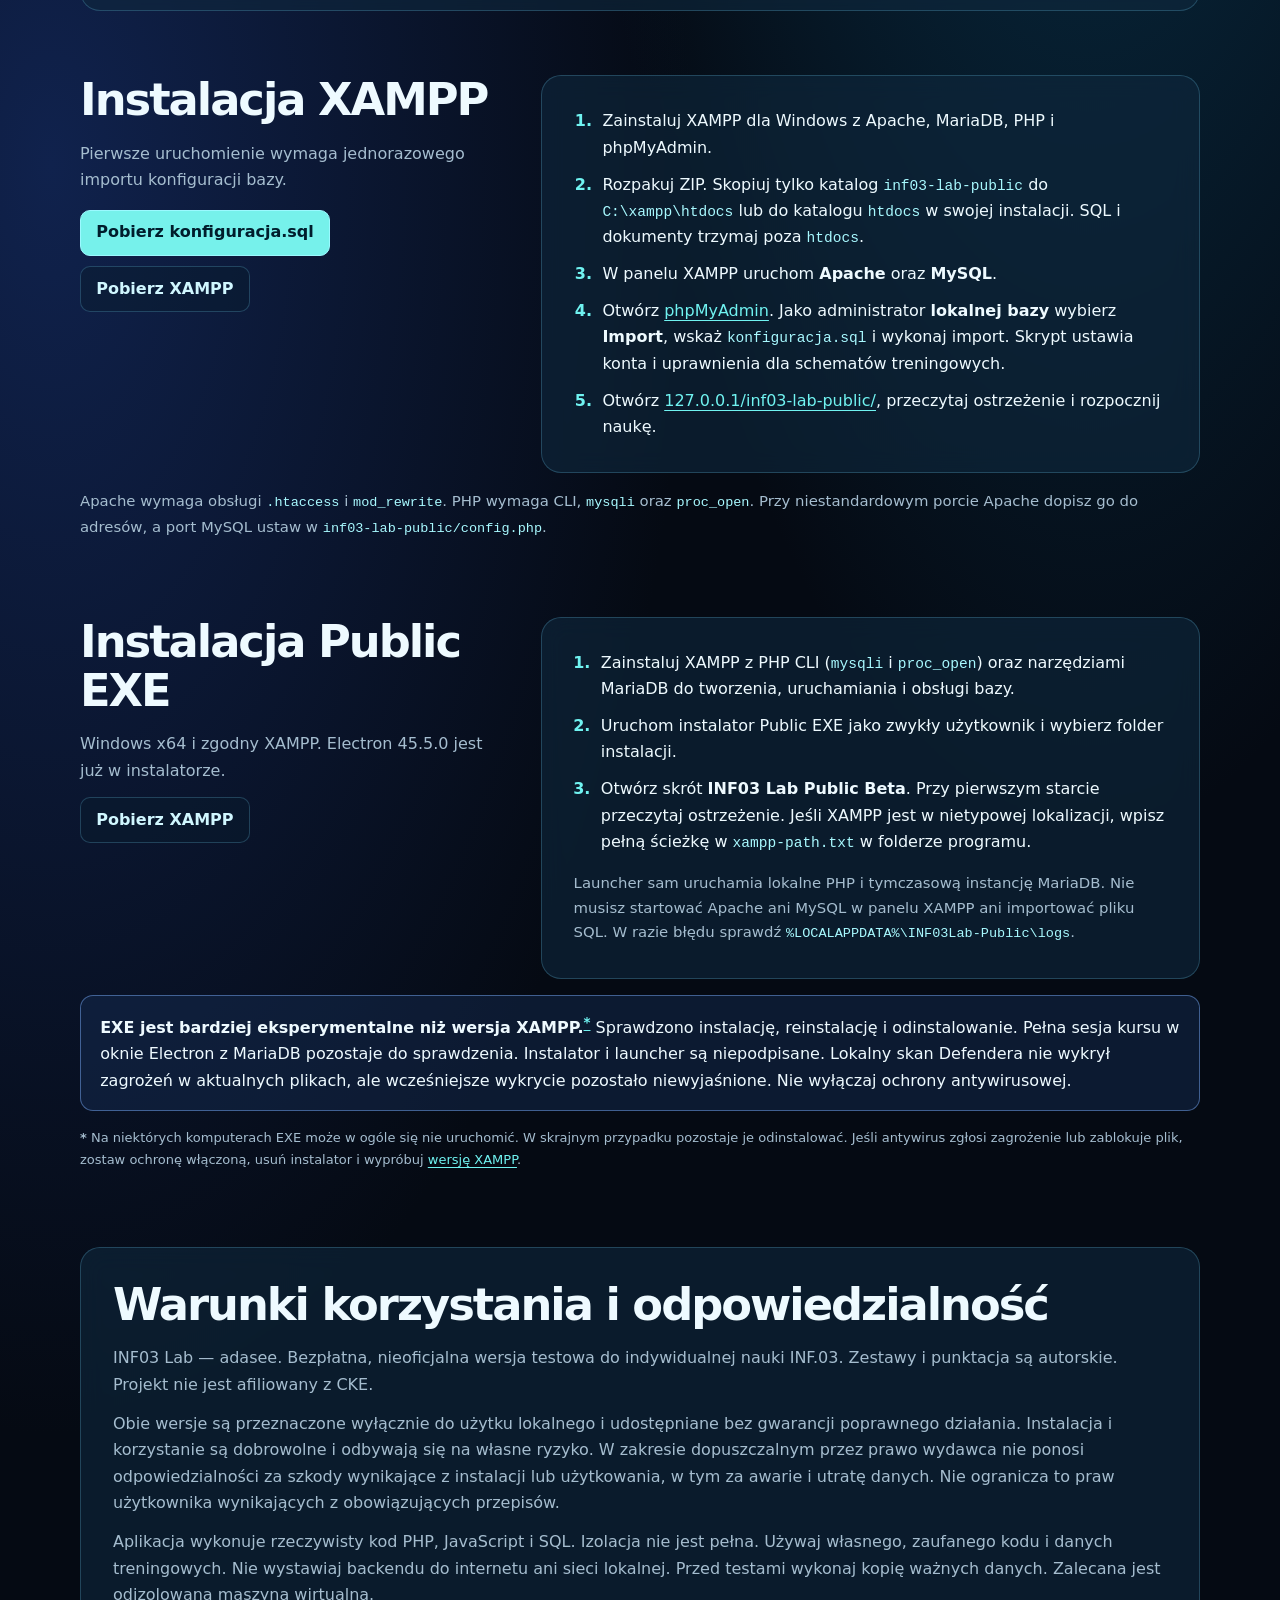
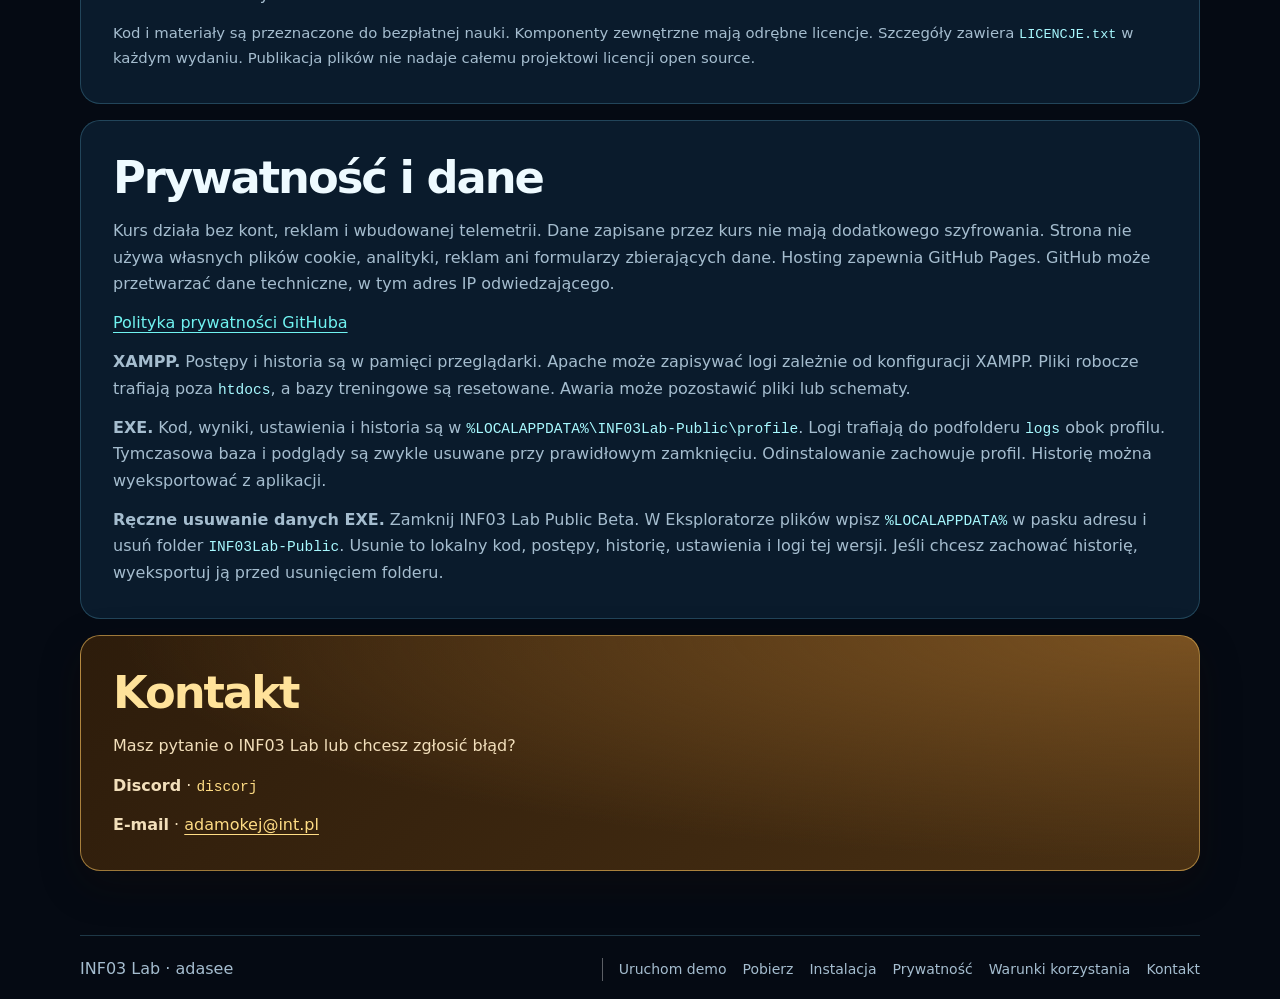
==== commit 4be33a85: "Zamień kolejność linków Kontakt i Warunki w stopce" ====
--- a/index.html
+++ b/index.html
@@ -122,8 +122,8 @@
       <a href="#pobierz">Pobierz</a>
       <a href="#xampp">Instalacja</a>
       <a href="#prywatnosc">Prywatność</a>
+      <a href="#warunki">Warunki korzystania</a>
       <a href="#kontakt">Kontakt</a>
-      <a href="#warunki">Warunki korzystania</a>
     </nav>
   </footer>
 </body>
